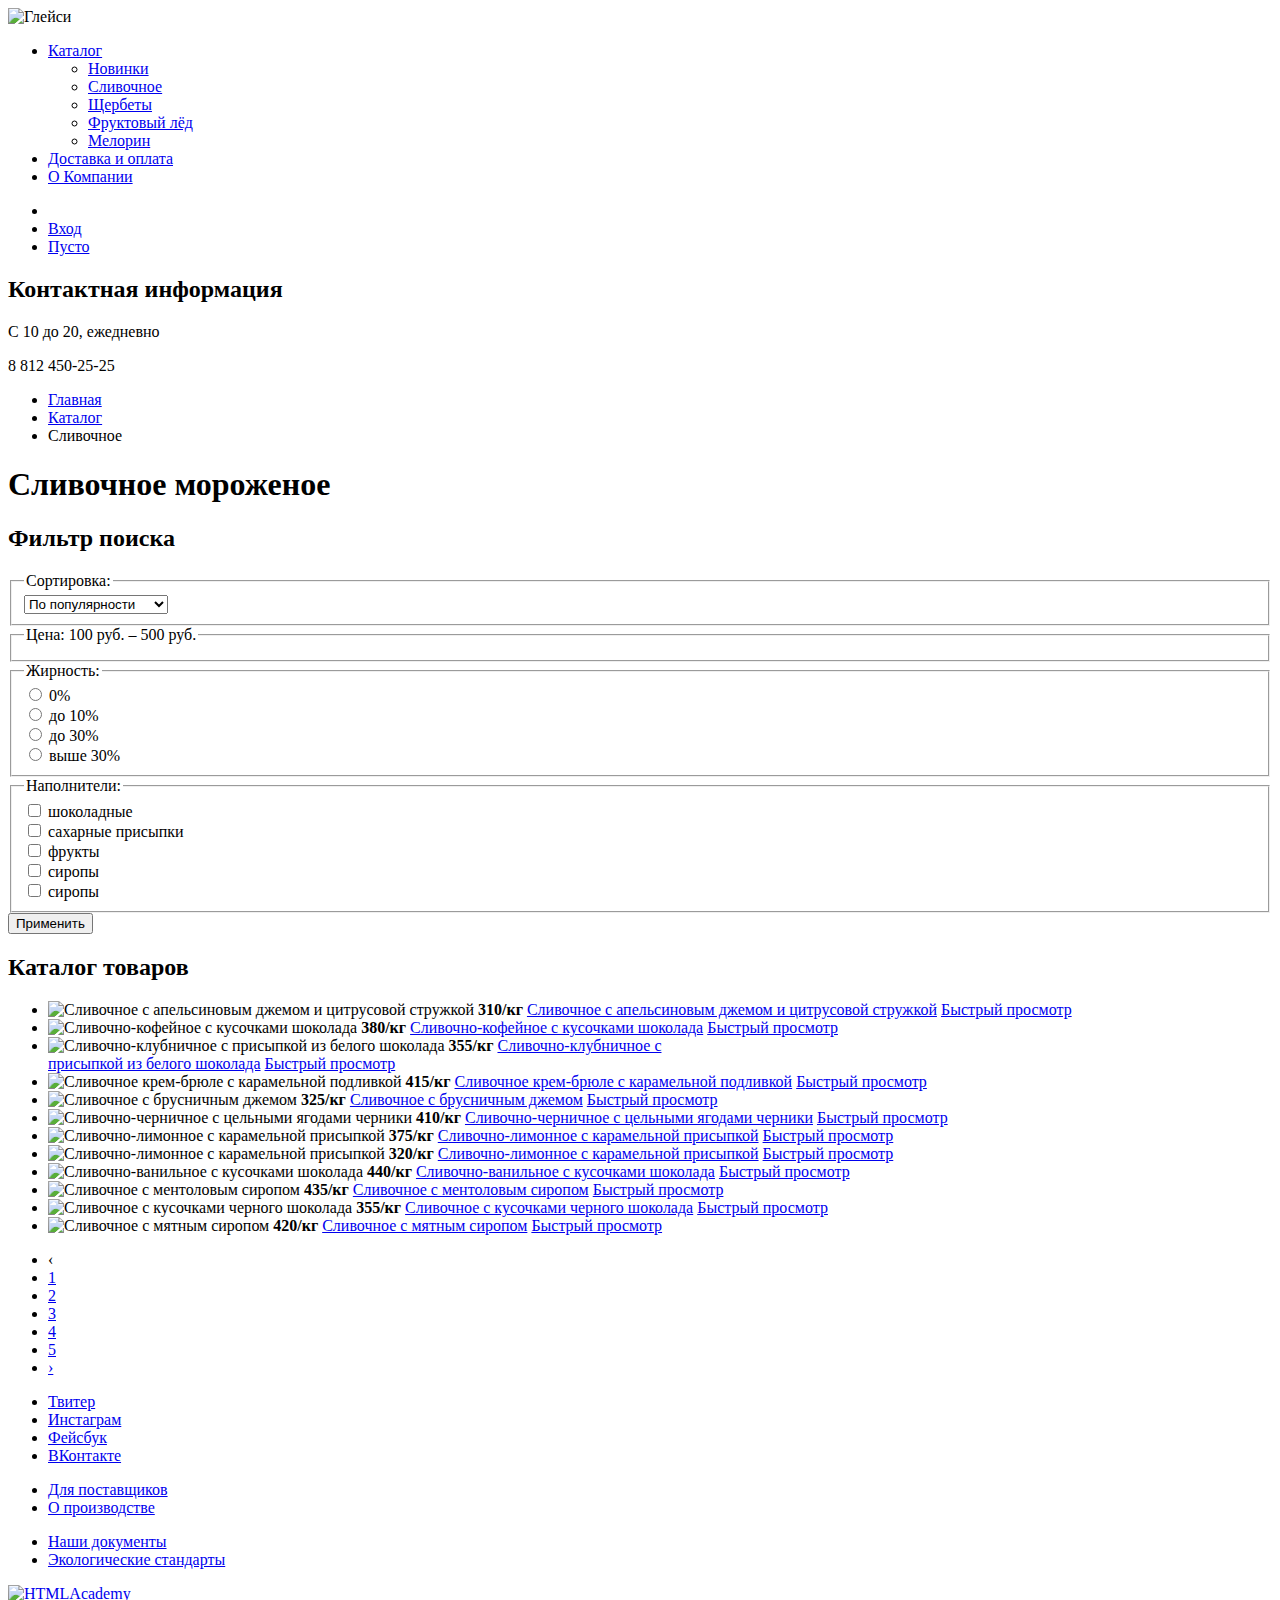
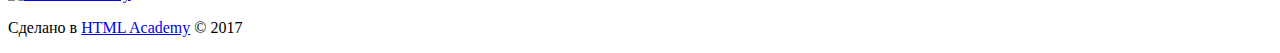
==== catalog.html @ ee2dbc21 "Задание 2. Разметка страницы каталога" ====
<!DOCTYPE html>
<html lang="ru">
  <head>
    <meta charset="utf-8">
    <link href="css/normalize.css" rel="stylesheet">
    <link href="css/style.css" rel="stylesheet">
    <link href="https://fonts.googleapis.com/css?family=Roboto:400,500,700&amp;subset=cyrillic,cyrillic-ext,latin-ext" rel="stylesheet">
    <title>"Глейси" магазин мороженого-Каталог-Сливочное мороженое</title>
  </head>
  <body>
    <div class="page-container">
      <header class="main-header container">
        <nav class="main-nav">
          <div class="header-left">
            <a class="header-logo">
              <img class="header-logo-img" src="img/logo.png" width="154" height="64" alt="Глейси">
            </a>
            <ul class="main-nav-list">
              <li class="main-nav-item">
                <a class="main-nav-link" href="#">Каталог</a>
                <ul class="main-subnav-list">
                  <li class="main-subnav-item">
                    <a class="main-subnav-link" href="#">Новинки</a>
                  </li><li class="main-subnav-item">
                    <a class="main-subnav-link" href="catalog.html">Сливочное</a>
                  </li><li class="main-subnav-item">
                    <a class="main-subnav-link" href="#">Щербеты</a>
                  </li>
                  <li class="main-subnav-item">
                    <a class="main-subnav-link" href="#">Фруктовый лёд</a>
                  </li>
                  <li class="main-subnav-item">
                    <a class="main-subnav-link" href="#">Мелорин</a>
                  </li>
                </ul>
              </li>
              <li class="main-nav-item">
                <a class="main-nav-link" href="#">Доставка и оплата</a>
              </li>
              <li class="main-nav-item">
                <a class="main-nav-link" href="#">О Компании</a>
              </li>
            </ul>
          </div>
          <div class="user-block">
            <ul class="user-block-list">
              <li class="user-block-item">
                <a class="user-block-link user-block-search" href="#"></a>
              </li>
              <li class="user-block-item">
                <a class="user-block-link user-block-enter" href="#">Вход</a>
              </li>
              <li class="user-block-item">
                <a class="user-block-link user-block-bascket" href="#">Пусто</a>
              </li>
            </ul>
            <section class="user-block-info">
              <h2 class="visuallyHidden">Контактная информация</h2>
              <p class="info-shedule">С 10 до 20, ежедневно</p>
              <p class="info-phone">8 812 450-25-25</p>
            </section>
          </div>
        </nav>
      </header>

      <main class="container">
        <ul class="breadcrumbs-list">
          <li class="breadcrumbs-item">
            <a class="breadcrumbs-link" href="index.html">Главная</a>
          </li>
          <li class="breadcrumbs-item">
            <a class="breadcrumbs-link" href="#">Каталог</a>
          </li>
          <li class="breadcrumbs-item">
            Сливочное
          </li>
        </ul>
        <h1 class="page-title">Сливочное мороженое</h1>

          <!--Фильтр поиска-->
        <section class="filters">
          <h2 class="visuallyHidden">Фильтр поиска</h2>
          <form class="filters-form" name="filters" action="https://echo.htmlacademy.ru" method="post" id="filters-id">
            <div class="form-row">
              <fieldset class="filter-set">
                <legend class="filter-set-legend">Сортировка:</legend>
                <div class="filter-field-wrapper">
                  <select class="filter-sort" name="sort" id="sort-id">
                    <option class="sort-option" value="popular">По популярности</option>
                    <option class="sort-option" value="chip">Сначала недорогие</option>
                    <option class="sort-option" value="expensive">Сначала дорогие</option>
                    <option class="sort-option" value="fat">По жирности</option>
                  </select>
                </div>
              </fieldset>
              <fieldset class="fiter-set">
                <legend class="filter-set-legend">Цена: <span class="cost-min">100</span> руб. – <span class="cost-max">500</span> руб.</legend>
                <div class="filter-field-wrapper">
                 <div class="range-line">
                    <div class="bar"></div>
                  </div>
                  <div class="range-toggle toggle-min"></div>
                  <div class="range-toggle toggle-max"></div>
                </div>
              </fieldset>
              <fieldset class="filter-set">
                <legend class="filter-set-legend">Жирность:</legend>
                <div class="filter-field-wrapper">
                  <div class="filter-item-wrapper">
                    <input class="filter-radio" type="radio" name="scale" id="step1-id">
                    <label class="filter-label" for="step1-id">0%</label>
                  </div>
                  <div class="filter-item-wrapper">
                    <input class="filter-radio" type="radio" name="scale" id="step2-id">
                    <label class="filter-label" for="step2-id">до 10%</label>
                  </div>
                  <div class="filter-item-wrapper">
                    <input class="filter-radio" type="radio" name="scale" id="step3-id">
                    <label class="filter-label" for="step3-id">до 30%</label>
                  </div>
                  <div class="filter-item-wrapper">
                    <input class="filter-radio" type="radio" name="scale" id="step4-id">
                    <label class="filter-label" for="step4-id">выше 30%</label>
                  </div>
                </div>
              </fieldset>
            </div>
            <div class="form-row">
              <fieldset class="filter-set">
                <legend class="filter-set-legend">Наполнители:</legend>
                <div class="filter-field-wrapper">
                  <div class="filter-item-wrapper">
                    <input class="filter-checkbox" type="checkbox" name="shoco" id="shoco-id">
                    <label class="filter-label" for="shoco-id">шоколадные</label>
                  </div>
                  <div class="filter-item-wrapper">
                    <input class="filter-checkbox" type="checkbox" name="sugar" id="sugar-id">
                    <label class="filter-label" for="sugar-id">сахарные присыпки</label>
                  </div>
                  <div class="filter-item-wrapper">
                    <input class="filter-checkbox" type="checkbox" name="fruit" id="fruit-id">
                    <label class="filter-label" for="fruit-id">фрукты</label>
                  </div>
                  <div class="filter-item-wrapper">
                    <input class="filter-checkbox" type="checkbox" name="syrup" id="syrup-id">
                    <label class="filter-label" for="syrup-id">сиропы</label>
                  </div>
                  <div class="filter-item-wrapper">
                    <input class="filter-checkbox" type="checkbox" name="jam" id="jam-id">
                    <label class="filter-label" for="jam-id">сиропы</label>
                  </div>
                </div>
              </fieldset>
              <input class="filter-button" type="submit" value="Применить">
            </div>
          </form>
        </section>

            <!--Каталог-->
        <section class="catalog">
          <h2 class="visuallyHidden">Каталог товаров</h2>
          <ul class="catalog-list">
            <li class="catalog-item">
              <img class="catalog-item-img" src="img/ice_hit1.jpg" width="267" height="267" alt="Сливочное с апельсиновым джемом и цитрусовой стружкой">
              <b class="price">310<span>/кг</span></b>
              <a class="catalog-item-link" href="#">Сливочное с апельсиновым джемом и цитрусовой стружкой</a>
              <a class="btn catalog-btn" href="#">Быстрый просмотр</a>
            </li>
            <li class="catalog-item">
              <img class="catalog-item-img" src="img/ice_hit2.jpg" width="267" height="267" alt="Сливочно-кофейное с кусочками шоколада">
              <b class="price">380<span>/кг</span></b>
              <a class="catalog-item-link" href="#">Сливочно-кофейное с кусочками шоколада</a>
              <a class="btn catalog-btn" href="#">Быстрый просмотр</a>
            </li>
            <li class="catalog-item">
              <img class="catalog-item-img" src="img/ice_hit3.jpg" width="267" height="267" alt="Сливочно-клубничное с присыпкой из белого шоколада">
              <b class="price">355<span>/кг</span></b>
              <a class="catalog-item-link" href="#">Сливочно-клубничное с<br>присыпкой из белого шоколада</a>
              <a class="btn catalog-btn" href="#">Быстрый просмотр</a>
            </li>
            <li class="catalog-item">
              <img class="catalog-item-img" src="img/ice_hit4.jpg" width="267" height="267" alt="Сливочное крем-брюле с карамельной подливкой">
              <b class="price">415<span>/кг</span></b>
              <a class="catalog-item-link" href="#">Сливочное крем-брюле с карамельной подливкой</a>
              <a class="btn catalog-btn" href="#">Быстрый просмотр</a>
            </li>
            <li class="catalog-item">
              <img class="catalog-item-img" src="img/ice_5.jpg" width="267" height="267" alt="Сливочное с брусничным джемом">
              <b class="price">325<span>/кг</span></b>
              <a class="catalog-item-link" href="#">Сливочное с брусничным джемом</a>
              <a class="btn catalog-btn" href="#">Быстрый просмотр</a>
            </li>
            <li class="catalog-item">
              <img class="catalog-item-img" src="img/ice_6.jpg" width="267" height="267" alt="Сливочно-черничное с цельными ягодами черники ">
              <b class="price">410<span>/кг</span></b>
              <a class="catalog-item-link" href="#">Сливочно-черничное с цельными ягодами черники</a>
              <a class="btn catalog-btn" href="#">Быстрый просмотр</a>
            </li>
            <li class="catalog-item">
              <img class="catalog-item-img" src="img/ice_7.jpg" width="267" height="267" alt="Сливочно-лимонное с карамельной присыпкой">
              <b class="price">375<span>/кг</span></b>
              <a class="catalog-item-link" href="#">Сливочно-лимонное с карамельной присыпкой</a>
              <a class="btn catalog-btn" href="#">Быстрый просмотр</a>
            </li>
            <li class="catalog-item">
              <img class="catalog-item-img" src="img/ice_8.jpg" width="267" height="267" alt="Сливочно-лимонное с карамельной присыпкой">
              <b class="price">320<span>/кг</span></b>
              <a class="catalog-item-link" href="#">Сливочно-лимонное с карамельной присыпкой</a>
              <a class="btn catalog-btn" href="#">Быстрый просмотр</a>
            </li>
            <li class="catalog-item">
              <img class="catalog-item-img" src="img/ice_9.jpg" width="267" height="267" alt="Сливочно-ванильное с кусочками шоколада">
              <b class="price">440<span>/кг</span></b>
              <a class="catalog-item-link" href="#">Сливочно-ванильное с кусочками шоколада</a>
              <a class="btn catalog-btn" href="#">Быстрый просмотр</a>
            </li>
            <li class="catalog-item">
              <img class="catalog-item-img" src="img/ice_10.jpg" width="267" height="267" alt="Сливочноe с ментоловым сиропом">
              <b class="price">435<span>/кг</span></b>
              <a class="catalog-item-link" href="#">Сливочноe с ментоловым сиропом</a>
              <a class="btn catalog-btn" href="#">Быстрый просмотр</a>
            </li>
            <li class="catalog-item">
              <img class="catalog-item-img" src="img/ice_11.jpg" width="267" height="267" alt="Сливочное с кусочками черного шоколада">
              <b class="price">355<span>/кг</span></b>
              <a class="catalog-item-link" href="#">Сливочное с кусочками черного шоколада</a>
              <a class="btn catalog-btn" href="#">Быстрый просмотр</a>
            </li>
            <li class="catalog-item">
              <img class="catalog-item-img" src="img/ice_12.jpg" width="267" height="267" alt="Сливочное с мятным сиропом">
              <b class="price">420<span>/кг</span></b>
              <a class="catalog-item-link" href="#">Сливочное с мятным сиропом</a>
              <a class="btn catalog-btn" href="#">Быстрый просмотр</a>
            </li>
          </ul>
          <ul class="paginator">
            <li class="paginator-item">&lsaquo;</li>
            <li class="paginator-item"><a class="paginator-link active" href="#">1</a></li>
            <li class="paginator-item"><a class="paginator-link" href="#">2</a></li>
            <li class="paginator-item"><a class="paginator-link" href="#">3</a></li>
            <li class="paginator-item"><a class="paginator-link" href="#">4</a></li>
            <li class="paginator-item"><a class="paginator-link" href="#">5</a></li>
            <li class="paginator-item"><a class="paginator-link" href="#">&rsaquo;</a></li>
            </li>
          </ul>
        </section>
      </main>
      <!--Подвал-->
      <footer class="main-footer">
        <div class="container">
          <ul class="footer-social">
            <li class="social-item">
              <a class="social-link" href="#" title="Мы в твиттере">Твитер</a>
            </li>
            <li class="social-item">
              <a class="social-link" href="#" title="Мы в инстаграмм">Инстаграм</a>
            </li>
            <li class="social-item">
              <a class="social-link" href="#" title="Мы в фейсбук">Фейсбук</a>
            </li>
            <li class="social-item">
              <a class="social-link" href="#" title="Мы в контакте">ВКонтакте</a>
            </li>
          </ul>
          <div class="footer-menu">
            <ul class="footer-menu-list">
              <li class="footer-menu-item">
                <a class="footer-menu-link" href="#">Для поставщиков</a>
              </li>
              <li class="footer-menu-item">
                <a class="footer-menu-link" href="#">О производстве</a>
              </li>
            </ul>
            <ul class="footer-menu-list">
              <li class="footer-menu-item">
                <a class="footer-menu-link" href="#">Наши документы</a>
              </li>
              <li class="footer-menu-item">
                <a class="footer-menu-link" href="#">Экологические стандарты</a>
              </li>
            </ul>
          </div>
          <div class="footer-copyright">
            <a class="copyright-link" href="https://htmlacademy.ru/intensive/htmlcss"><img class="copyright-img" src="img/academy_logo.png" width="108" height="38" alt="HTMLAcademy"></a>
            <p class="copyright-text">Сделано в <a href="https://htmlacademy.ru/">HTML Academy</a> © 2017</p>
          </div>
        </div>
      </footer>
    </div>
  </body>
</html>
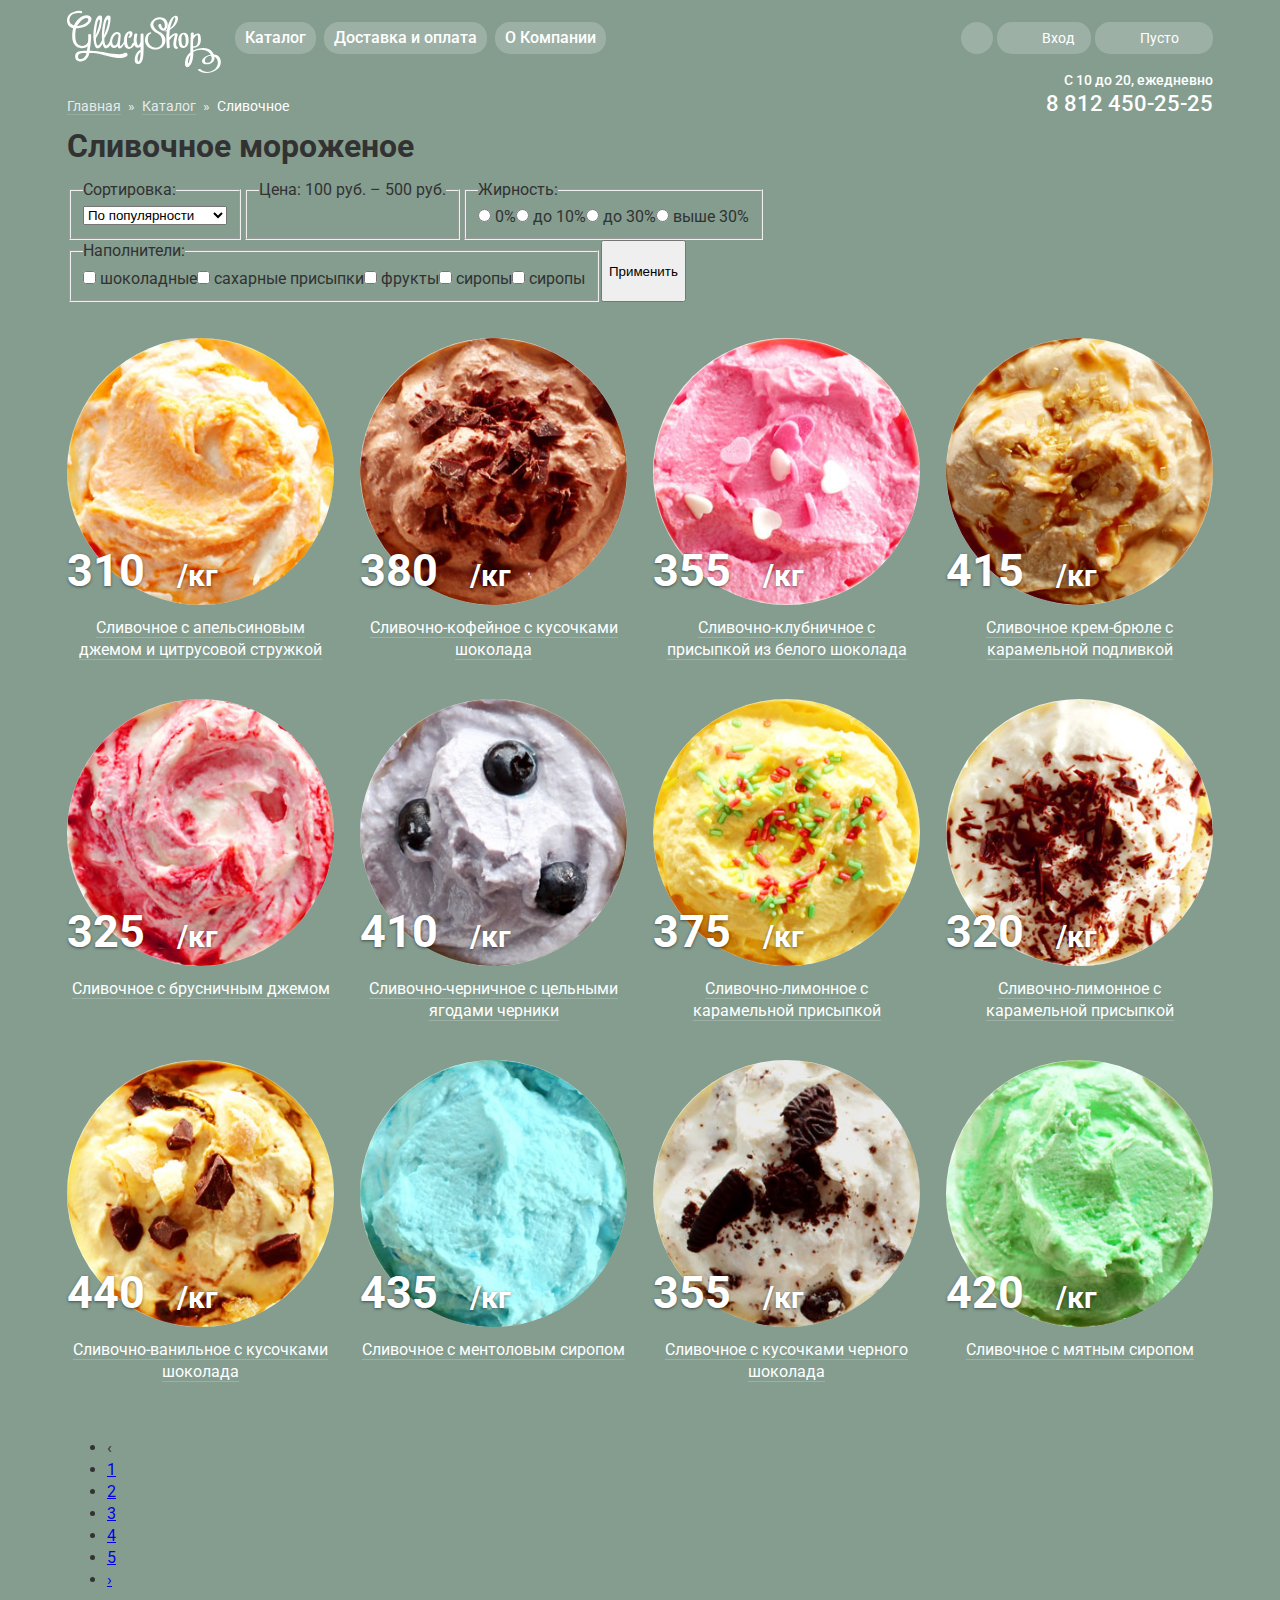
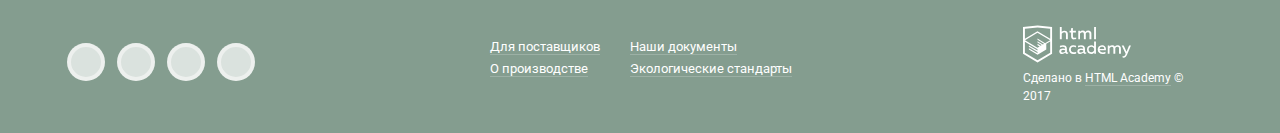
==== commit 6632606f: "Задание 3. Исправила разметку с учетом доступности" ====
--- a/catalog.html
+++ b/catalog.html
@@ -13,7 +13,7 @@
         <nav class="main-nav">
           <div class="header-left">
             <a class="header-logo">
-              <img class="header-logo-img" src="img/logo.png" width="154" height="64" alt="Глейси">
+              <img class="header-logo-img" src="img/logo.svg" width="154" height="64" alt="Глейси">
             </a>
             <ul class="main-nav-list">
               <li class="main-nav-item">
@@ -281,7 +281,7 @@
             </ul>
           </div>
           <div class="footer-copyright">
-            <a class="copyright-link" href="https://htmlacademy.ru/intensive/htmlcss"><img class="copyright-img" src="img/academy_logo.png" width="108" height="38" alt="HTMLAcademy"></a>
+            <a class="copyright-link" href="https://htmlacademy.ru/intensive/htmlcss"><img class="copyright-img" src="img/logo-htmlacademy.svg" width="108" height="38" alt="HTMLAcademy"></a>
             <p class="copyright-text">Сделано в <a href="https://htmlacademy.ru/">HTML Academy</a> © 2017</p>
           </div>
         </div>
--- a/css/style.css
+++ b/css/style.css
@@ -0,0 +1,747 @@
+body {
+  margin: 0;
+  font-size: 16px;
+  font-style: normal;
+  line-height: 22px;
+  font-family: "Roboto", "Arial", sans-serif;
+  color: #323232;
+  background-color: #939393;
+}
+
+.visuallyHidden {
+  position: absolute;
+  overflow: hidden;
+  clip: rect(0 0 0 0);
+  height: 1px;
+  width: 1px;
+  margin: -1px;
+  padding: 0;
+  border: 0;
+}
+
+body>input[type="radio"] {
+  display: none;
+}
+
+.page-container {
+  min-width: 1200px;
+  background-color: #849d8f;
+  transition: background-image 0.5s ease, background-color 0.5s ease;
+}
+
+#btn-1:checked ~ .page-container {
+  background: url(../img/slide1.png) no-repeat;
+  background-position: top center;
+  background-color: #849d8f;
+}
+
+#btn-2:checked ~ .page-container {
+  background: url(../img/slide2.png) no-repeat;
+  background-position: top center;
+  background-color: #8996a6;
+}
+
+#btn-3:checked ~ .page-container {
+  background: url(../img/slide3.png) no-repeat;
+  background-position: top center;
+  background-color: #9d8b84;
+}
+
+.container {
+  width: 1146px;
+  margin: 0 auto;
+}
+
+/*----Шапка-----*/
+
+.main-header {
+  padding-top: 10px;
+  padding-bottom: 12px;
+}
+
+.header-left {
+  display: flex;
+}
+
+.header-logo {
+  margin-right: 10px;
+}
+
+.main-nav {
+  display: flex;
+  justify-content: space-between;
+  padding: 0;
+}
+
+.main-nav-list {
+    display: flex;
+    justify-content: space-between;
+    align-items: flex-start;
+    margin: 0;
+    padding: 12px 0;
+    list-style: none;
+}
+
+.main-nav-item {
+  margin: 0 4px;
+  background-color: rgba(255,255,255,0.2);
+  border-radius: 15px;
+}
+
+.main-nav-link {
+  display: block;
+  padding: 7px 10px;
+  font-size: 16px;
+  font-weight: 500;
+  line-height: 18px;
+  color: #ffffff;
+  text-decoration: none;
+}
+
+.main-subnav-list {
+  display: none;
+}
+
+.user-block {
+  padding-top: 12px;
+}
+
+.user-block-list {
+  display: flex;
+  margin: 0;
+  padding: 0;
+  list-style: none;
+}
+
+.user-block-link {
+  display: inline-block;
+  vertical-align: top;
+  box-sizing: border-box;
+  margin-left: 4px;
+  font-size: 14px;
+  line-height: 16px;
+  color: #ffffff;
+  text-decoration: none;
+  background-color: rgba(255,255,255,0.2);
+  border-radius: 15px;
+
+}
+
+.user-block-search {
+  height: 32px;
+  width: 32px;
+  border-radius: 50%;
+}
+
+.user-block-enter {
+  width: 94px;
+  padding: 8px 0;
+  padding-left: 45px;
+}
+
+.user-block-bascket {
+  width: 118px;
+  padding: 8px 0;
+  padding-left: 45px;
+}
+
+.user-block-info {
+  text-align: right;
+  margin-top: 18px;
+}
+
+.info-shedule,
+.info-phone {
+  margin: 0;
+  margin-bottom: 4px;
+  font-size: 14px;
+  line-height: 16px;
+  font-weight: 500;
+  color: #ffffff;
+}
+
+.info-phone {
+  font-size: 22px;
+  line-height: 24px;
+}
+
+/*----Слайдер-----*/
+
+.back-controls {
+  position: absolute;
+  bottom: 18px;
+}
+
+.back-controls label {
+  display: inline-block;
+  width: 16px;
+  height: 16px;
+  margin: 0 3px;
+  border: 2px solid #ffffff;
+  border-radius: 50%;
+  background-color: transparent;
+  cursor: pointer;
+}
+
+#btn-1:checked ~ .page-container label[for="btn-1"],
+#btn-2:checked ~ .page-container label[for="btn-2"],
+#btn-3:checked ~ .page-container label[for="btn-3"]  {
+  background-color: #ffffff;
+}
+
+.slider {
+  position: relative;
+  margin: 0;
+  margin-bottom: 40px;
+  padding: 0;
+  padding-top: 260px;
+  list-style: none;
+}
+
+.slide {
+  display: none;
+}
+
+#btn-1:checked~.page-container .slide:nth-child(1) {
+    display: block;
+  }
+
+#btn-2:checked~.page-container .slide:nth-child(2) {
+    display: block;
+}
+#btn-3:checked~.page-container .slide:nth-child(3) {
+    display: block;
+}
+
+.slide-header {
+  width: 680px;
+  margin: 0 auto;
+  margin-bottom: 30px;
+  font-size: 60px;
+  line-height: 60px;
+  font-weight: 700;
+  text-align: center;
+  color: #ffffff;
+}
+
+.btn {
+  display: block;
+  width: 260px;
+  margin: 0 auto;
+  padding: 10px;
+  font-size: 18px;
+  line-height: 24px;
+  font-weight: 700;
+  color: #ffffff;
+  text-align: center;
+  text-decoration: none;
+  border-radius: 40px;
+  background-image: linear-gradient(0deg, #e74a35, #f26843);
+  box-shadow: 0 2px 2px 0 rgba(172,16,0,0.64);
+}
+
+.slide-btn {
+  font-size: 32px;
+  line-height: 44px;
+  text-shadow: 2px 2px 5px rgba(160,32,11,0.76);
+}
+
+/*-----Баннеры----*/
+.banners {
+  margin-bottom: 40px;
+}
+
+.banners-list {
+  display: flex;
+  justify-content: space-between;
+  margin: 0;
+  padding: 0;
+  list-style: none;
+}
+
+.banner-item {
+  width: 520px;
+  min-height: 198px;
+  padding: 16px 20px;
+  border-radius: 15px;
+  color: #ffffff;
+}
+
+.banner-1 {
+  background-image: url(../img/malinka.jpg);
+  background-repeat: no-repeat;
+}
+
+.banner-2 {
+  background-image: url(../img/shoco.jpg);
+  background-repeat: no-repeat;
+}
+
+.banner-promo {
+  display: block;
+  margin-bottom: 16px;
+  font-size: 35px;
+  line-height: 41px;
+  font-weight: 700;
+}
+
+.banner-offer {
+  margin: 0;
+  font-size: 18px;
+  line-height: 22px;
+  font-weight: 500;
+}
+
+.banner-btn {
+  margin: 0 0 auto auto;
+  margin-top: 44px;
+}
+
+.banner-1 .banner-btn {
+  width: 146px;
+}
+
+.banner-2 .banner-btn {
+  width: 170px;
+}
+
+/*----Каталог Хит----*/
+
+.catalog-list {
+  display: flex;
+  flex-wrap: wrap;
+  justify-content: space-between;
+  margin: 0;
+  padding: 0;
+  list-style: none;
+}
+
+.catalog-item {
+  position: relative;
+  margin-bottom: 38px;
+  width: 267px;
+  text-align: center;
+}
+
+.catalog-item:hover {
+  z-index: 50;
+}
+
+.catalog-item:hover::after {
+  position: absolute;
+  top: -6px;
+  left: -12px;
+  width: 293px;
+  min-height: 405px;
+  content: "";
+  display: block;
+  border-radius: 5px;
+  background-color: rgba(255, 255, 255, 0.2);
+  box-shadow: 0 20px 20px rgba(0, 0, 0, 0.4);
+}
+
+.catalog-item-img {
+  position: relative;
+  width: 267px;
+  height: 267px;
+  margin-bottom: 6px;
+  border-radius: 50%;
+}
+
+.hits .catalog-item::before {
+  position: absolute;
+  top: 0px;
+  content: "";
+  width: 61px;
+  height: 61px;
+  background-image: url(../img/hit.png);
+  background-repeat: no-repeat;
+  border-radius: 50%;
+  z-index: 100;
+}
+
+.price {
+  position: absolute;
+  bottom: 63px;
+  display: block;
+  font-size: 45px;
+  line-height: 45px;
+  font-weight: 700;
+  color: #ffffff;
+  text-shadow: 0 1px 3px rgba(0,0,0,0.5);
+}
+
+.price span {
+  display: inline-block;
+  padding-left: 32px;
+  font-size: 30px;
+  line-height: 45px;
+
+}
+
+.catalog-item-link {
+  font-size: 16px;
+  line-height: 22px;
+  text-align: center;
+  color: #ffffff;
+  text-align: center;
+  text-decoration: none;
+  border-bottom: 1px solid rgba(255, 255, 255, 0.2);
+}
+
+.catalog-item:hover .catalog-item-link {
+  border-bottom: none;
+}
+
+.catalog-btn {
+  position: absolute;
+  bottom: -54px;
+  left: 50%;
+  transform: translateX(-50%);
+  width: 192px;
+  z-index: 50;
+  display: none;
+}
+
+.catalog-item:hover .catalog-btn {
+  display: block;
+}
+
+/*----Промо----*/
+.features {
+  margin-bottom: 40px;
+}
+
+.features-wrapper {
+  min-height: 246px;
+  padding: 25px 20px;
+  background-image: url(../img/wafer.jpg);
+  background-repeat: repeat;
+  border-radius: 20px;
+}
+
+.features-header {
+  margin: 0;
+  font-size: 24px;
+  line-height: 30px;
+  font-weight: 500;
+}
+
+.features-list {
+  display: flex;
+  justify-content: space-between;
+  flex-wrap: wrap;
+  margin: 0;
+  padding: 0;
+  list-style: none;
+}
+
+.features-list-item {
+  width: 486px;
+  margin-top: 22px;
+  padding-left: 56px;
+}
+
+/*----Новости блога----*/
+.news {
+  display: flex;
+  justify-content: space-between;
+  margin-bottom: 40px;
+}
+
+.news-blog,
+.news-subscribe {
+  width: 560px;
+  height: 220px;
+  box-sizing: border-box;
+  border-radius: 20px;
+}
+
+.news-blog {
+  padding: 22px 20px;
+  background-image: url(../img/strawberry.jpg);
+  background-repeat: no-repeat;
+}
+
+.blog-title {
+  margin: 0;
+  margin-bottom: 4px;
+  font-size: inherit;
+  font-weight: 500;
+}
+
+.blog-link {
+  display: block;
+  width: 290px;
+  font-size: 24px;
+  line-height: 30px;
+  font-weight: 700;
+  color: #323232;
+}
+
+.news-subscribe {
+  padding: 5px 5px;
+  background: url(../img/post.png) repeat #f8f7f4;
+}
+
+.subscribe-form {
+  width: 550px;
+  height: 210px;
+  box-sizing: border-box;
+  padding: 28px 20px;
+  border-radius: 20px;
+  background-color: #f8f7f4;
+}
+
+.subscribe-intro {
+  margin: 0;
+  margin-bottom: 36px;
+  color: #5a5a5a;
+}
+
+.subscribe-field {
+  width: 368px;
+  box-sizing: border-box;
+  padding: 10px;
+  font-family: "Roboto","Arial", sans-serif;
+  font-size: 16px;
+  line-height: 16px;
+  font-weight: 700;
+  color: #323232;
+  border: 1px solid rgba(178,178,178,0.52);
+  border-radius: 5px;
+}
+
+.subscribe-field::-webkit-input-placeholder {
+  font-weight: normal;
+  color:#999999;
+}
+
+.subscribe-field:-ms-input-placeholder {
+  font-weight: normal;
+  color:#999999;
+  opacity: 1;
+}
+
+.subscribe-field:-moz-placeholder {
+  font-weight: normal;
+  color:#999999;
+  opacity: 1;
+}
+
+.subscribe-btn {
+  display: inline-block;
+  vertical-align: middle;
+  width: 128px;
+  margin-left: 8px;
+  font-family: "Roboto","Arial", sans-serif;
+  border: 0;
+}
+
+/*----Контакты----*/
+.map {
+  height: 430px;
+  background-image: url("../img/map.jpg");
+  background-repeat: no-repeat;
+  background-position: center;
+  background-size: contain;
+}
+
+.map .container {
+  position: relative;
+}
+
+.contacts {
+  position: absolute;
+  top: 0;
+  right:0;
+  width: 302px;
+  min-height: 305px;
+  box-sizing: border-box;
+  margin: 62px 0;
+  padding: 28px 26px;
+  border-radius: 20px;
+  background-color: #ffffff;
+  z-index: 10000;
+}
+
+.contacts-list {
+  margin: 0;
+  margin-bottom: 24px;
+  padding: 0;
+  list-style: none;
+}
+
+.contact-item {
+  margin-bottom: 16px;
+}
+
+.contacts-content {
+  display: block;
+  margin-bottom: 18px;
+  font-size: 18px;
+  line-height: 24px;
+  font-weight: 700;
+  color: #323232;
+}
+
+.phone {
+  line-height: 22px;
+}
+
+.contacts-content:last-of-type {
+  margin-bottom: 2px;
+}
+
+.contacts-caption {
+  margin: 0;
+  margin-bottom: 4px;
+  font-size: 14px;
+  line-height: 20px;
+}
+
+.note {
+  line-height: 22px;
+}
+
+.btn-contact {
+  width: 230px;
+}
+
+/*----Подвал----*/
+.main-footer {
+  padding-top: 18px;
+  padding-bottom: 28px;
+}
+
+.main-footer .container {
+  display: flex;
+  justify-content: space-between;
+}
+
+.footer-social {
+  display: flex;
+  width: 200px;
+  margin: 0;
+  padding: 18px 0;
+  list-style: none;
+}
+
+.social-link {
+  position: relative;
+  display: inline-block;
+  width: 30px;
+  height: 30px;
+  margin: 0;
+  margin-right: 12px;
+  font-size: 0;
+  background-color: rgba(255,255,255,0.7);
+  border-radius: 50%;
+  border: 4px solid rgba(255,255,255,0.5);
+  vertical-align: top;
+  text-decoration: none;
+}
+
+.social-link:hover {
+  border: 4px solid rgba(255,255,255,0.7);
+}
+
+.social-link:active {
+  border: 4px solid rgba(255,255,255,0.7);
+  box-shadow: inset 0 2px 2px 0 #888888;
+}
+
+.footer-menu-link,
+.copyright-text,
+.copyright-text a {
+  font-size: 13px;
+  line-height: 18px;
+  color: #ffffff;
+}
+
+.copyright-text,
+.copyright-text a {
+  font-size: 12px;
+}
+
+.footer-menu-link,
+.copyright-text a {
+  text-decoration: none;
+  border-bottom: 1px solid rgba(255, 255, 255, 0.2);
+}
+
+.footer-menu {
+  display: flex;
+  width: 370px;
+  padding-top: 10px;
+}
+
+.footer-menu-list {
+  margin: 0;
+  padding: 0;
+  list-style: none;
+}
+
+.footer-menu-item {
+  padding-left: 30px;
+}
+
+.footer-copyright {
+  width: 190px;
+}
+
+.copyright-text {
+  margin: 0;
+}
+
+/*----Каталог----*/
+
+.breadcrumbs-list {
+  display: flex;
+  margin: 0;
+  margin-top: -34px;
+  padding: 0;
+  list-style: none;
+}
+
+.breadcrumbs-item {
+  position: relative;
+  padding-right: 21px;
+  font-size: 14px;
+  line-height: 16px;
+  color: #ffffff;
+}
+
+.breadcrumbs-item::after {
+  position: absolute;
+  content: "»";
+  right: 7px;
+  top: 0;
+  color: #ffffff;
+  opacity: .8;
+}
+
+.breadcrumbs-item:last-child::after {
+  visibility: hidden;
+}
+
+.breadcrumbs-link {
+  position: relative;
+  color: #ffffff;
+  opacity: .8;
+  text-decoration: none;
+  border-bottom: 1px solid rgba(255, 255, 255, 0.2);
+}
+
+/*----Фильтр----*/
+.filters {
+  margin-bottom: 36px;
+}
+
+.filters-form .form-row {
+  display: flex;
+}
+
+.filter-set .filter-field-wrapper {
+  display: flex;
+}
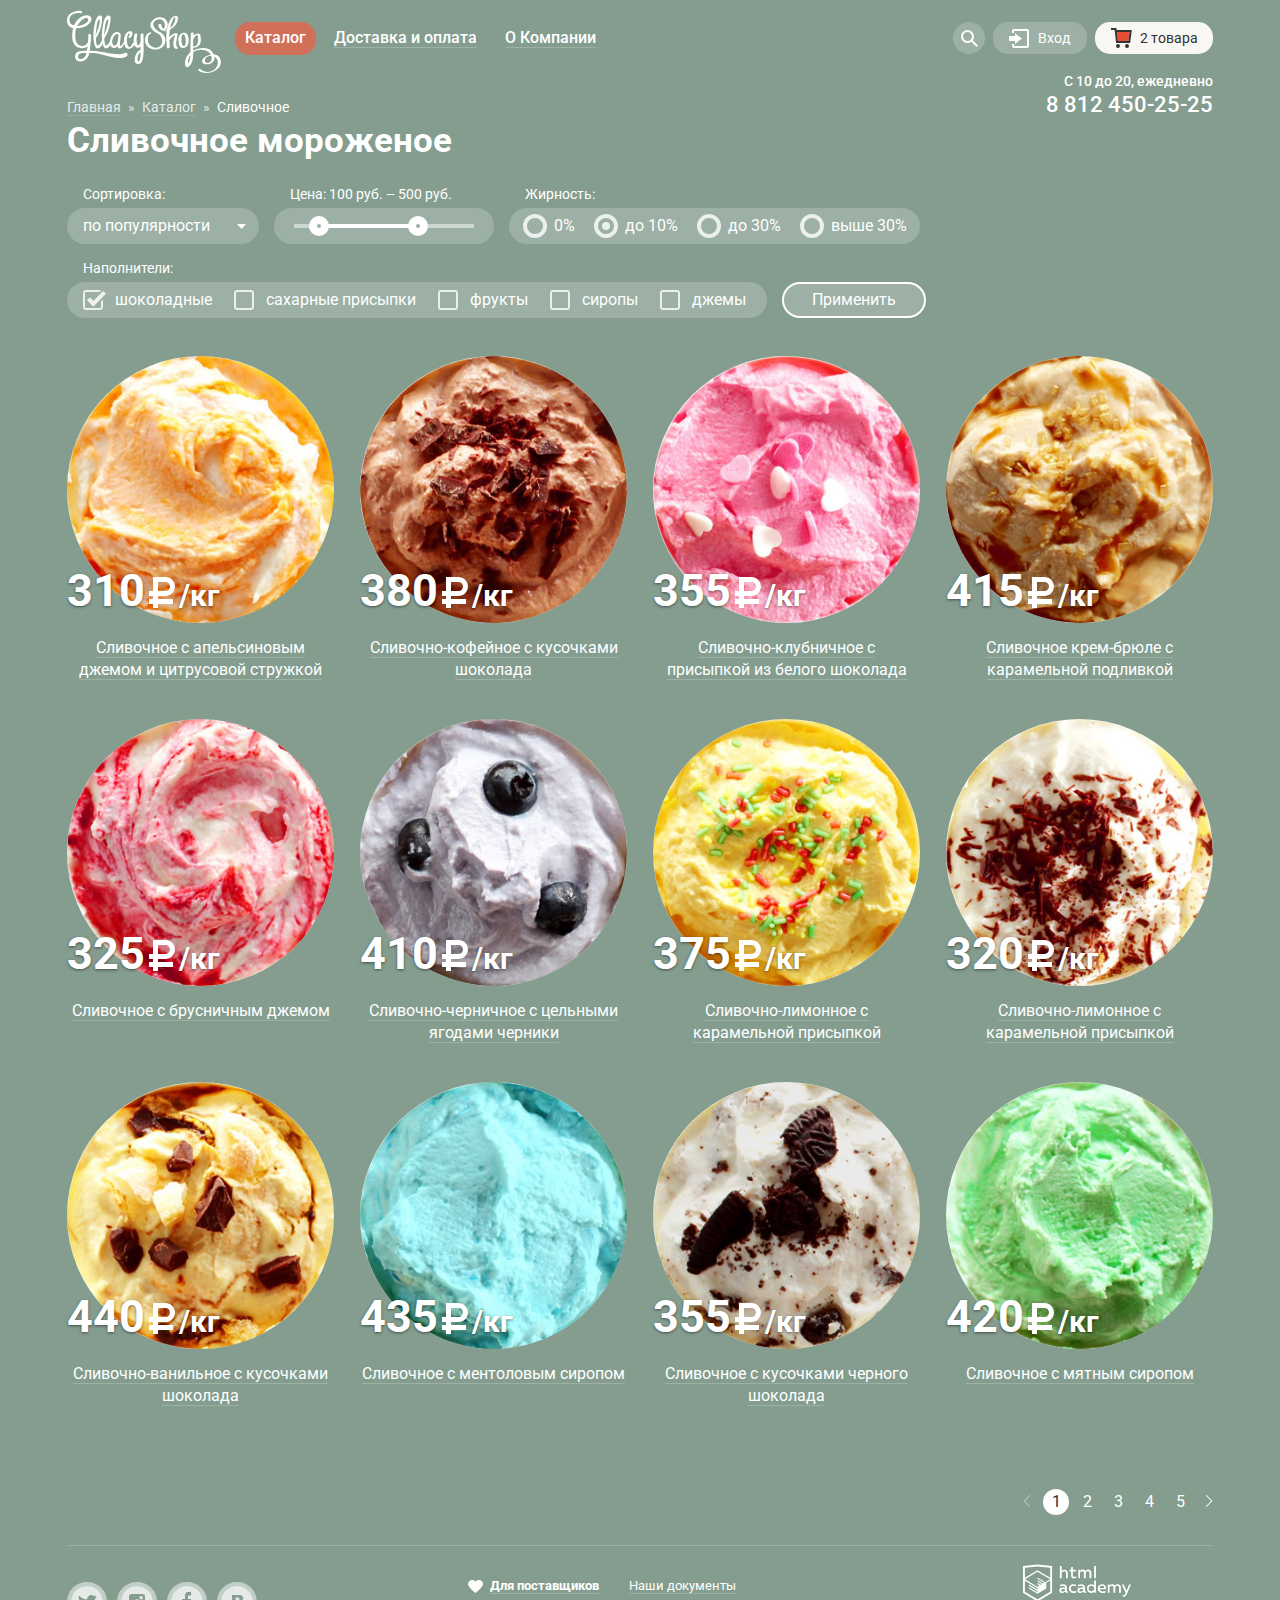
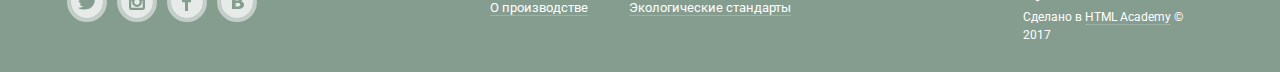
==== commit bf776e83: "Задание 5. Выполнила стилизацию проекта" ====
--- a/catalog.html
+++ b/catalog.html
@@ -7,23 +7,25 @@
     <link href="https://fonts.googleapis.com/css?family=Roboto:400,500,700&amp;subset=cyrillic,cyrillic-ext,latin-ext" rel="stylesheet">
     <title>"Глейси" магазин мороженого-Каталог-Сливочное мороженое</title>
   </head>
-  <body>
+  <body class="inner-page">
     <div class="page-container">
       <header class="main-header container">
         <nav class="main-nav">
           <div class="header-left">
-            <a class="header-logo">
+            <a class="header-logo" href="index.html">
               <img class="header-logo-img" src="img/logo.svg" width="154" height="64" alt="Глейси">
             </a>
             <ul class="main-nav-list">
               <li class="main-nav-item">
-                <a class="main-nav-link" href="#">Каталог</a>
+                <a class="main-nav-link active" href="#">Каталог</a>
                 <ul class="main-subnav-list">
                   <li class="main-subnav-item">
-                    <a class="main-subnav-link" href="#">Новинки</a>
-                  </li><li class="main-subnav-item">
-                    <a class="main-subnav-link" href="catalog.html">Сливочное</a>
-                  </li><li class="main-subnav-item">
+                    <a class="main-subnav-link first-link" href="#">Новинки</a>
+                  </li>
+                  <li class="main-subnav-item">
+                    <a class="main-subnav-link active">Сливочное</a>
+                  </li>
+                  <li class="main-subnav-item">
                     <a class="main-subnav-link" href="#">Щербеты</a>
                   </li>
                   <li class="main-subnav-item">
@@ -44,18 +46,81 @@
           </div>
           <div class="user-block">
             <ul class="user-block-list">
-              <li class="user-block-item">
-                <a class="user-block-link user-block-search" href="#"></a>
-              </li>
-              <li class="user-block-item">
-                <a class="user-block-link user-block-enter" href="#">Вход</a>
-              </li>
-              <li class="user-block-item">
-                <a class="user-block-link user-block-bascket" href="#">Пусто</a>
+              <li class="user-block-item search">
+                <a class="user-block-link link-search" href="#">Поиск</a>
+                <div class="modal-wrapper">
+                  <h3 class="visuallyHidden">Форма поиска</h3>
+                    <form class="modal search-form" action="https://echo.htmlacademy.ru" method="post">
+                      <p class="form-row">
+                        <input class="input-field" type="search" name="search" id="search-id" placeholder="Что ищем?">
+                        <label for="search-id">Что ищем?</label>
+                      </p>
+                    </form>
+                </div>
+              </li>
+              <li class="user-block-item enter">
+                <a class="user-block-link link-enter" href="#">Вход</a>
+                <div class="modal-wrapper">
+                  <h3 class="visuallyHidden">Форма входа</h3>
+                  <form class="modal enter-form" action="https://echo.htmlacademy.ru" method="post">
+                    <p class="form-row">
+                      <input class="input-field" type="email" name="enter-email" id="enter-email-id" placeholder="Электронная почта">
+                      <label for="enter-email-id">Электронная почта</label>
+                    </p>
+                    <p class="form-row">
+                      <input class="input-field" type="password" name="enter-password" id="enter-password-id" placeholder="Пароль">
+                      <label for="enter-password-id">Пароль</label>
+                    </p>
+                    <div class="enter-control-wrapper">
+                      <p class="enter-info">
+                        <a class="info-link" href="#">Забыли пароль?</a>
+                        <a class="info-link" href="#">Новая регистрация</a>
+                      </p>
+                      <input class="btn enter-btn" type="submit" value="Войти">
+                    </div>
+                  </form>
+                </div>
+              </li>
+              <li class="user-block-item bascket">
+                <a class="user-block-link user-block-bascket full" href="#" aria-label="Корзина">2 товара</a>
+                <div class="modal-wrapper">
+                  <h3 class="visuallyHidden">Корзина</h3>
+                  <div class="modal bascket-table">
+                    <table class="bascket-items">
+                      <tr class="bascket-item">
+                        <td class="item-delete">
+                          <button class="item-delete-button" type="button" value="Удалить">Удалить</button>
+                        </td>
+                        <td class="item-preview">
+                          <img class="item-preview-img" src="img/ice_hit3.jpg" width="35" height="35" alt="Пломбир с апельсиновым джемом">
+                        </td>
+                        <td class="item-title">Пломбир с апельсиновым джемом</td>
+                        <td class="item-count">1,5кг x <span>200р.</span></td>
+                        <td class="item-total">300р.</td>
+                      </tr>
+                      <tr class="bascket-item">
+                        <td class="item-delete">
+                          <button class="item-delete-button" type="button" value="Удалить">Удалить</button>
+                        </td>
+                        <td class="item-preview">
+                          <img class="item-preview-img" src="img/ice_hit1.jpg" width="35" height="35" alt="Пломбир с апельсиновым джемом">
+                        </td>
+                        <td class="item-title">Клубничный пломбир с присыпкой из белого шоколада</td>
+                        <td class="item-count">1,5кг x <span>300р.</span></td>
+                        <td class="item-total">450р.</td>
+                      </tr>
+                    </table>
+                    <p class="bascket-total">Итого: 750руб.</p>
+                    <div class="bascket-btn-wrapper">
+                      <button class="btn bascket-btn" type="submit" value="Оформить заказ">Оформить заказ</button>
+                    </div>
+                  </div>
+
+                </div>
               </li>
             </ul>
             <section class="user-block-info">
-              <h2 class="visuallyHidden">Контактная информация</h2>
+              <h3 class="visuallyHidden">Контактная информация</h3>
               <p class="info-shedule">С 10 до 20, ежедневно</p>
               <p class="info-phone">8 812 450-25-25</p>
             </section>
@@ -82,73 +147,55 @@
           <h2 class="visuallyHidden">Фильтр поиска</h2>
           <form class="filters-form" name="filters" action="https://echo.htmlacademy.ru" method="post" id="filters-id">
             <div class="form-row">
-              <fieldset class="filter-set">
+              <fieldset class="filter-set sort">
                 <legend class="filter-set-legend">Сортировка:</legend>
                 <div class="filter-field-wrapper">
                   <select class="filter-sort" name="sort" id="sort-id">
-                    <option class="sort-option" value="popular">По популярности</option>
-                    <option class="sort-option" value="chip">Сначала недорогие</option>
-                    <option class="sort-option" value="expensive">Сначала дорогие</option>
-                    <option class="sort-option" value="fat">По жирности</option>
+                    <option class="sort-option" value="popular">по популярности</option>
+                    <option class="sort-option" value="chip">сначала недорогие</option>
+                    <option class="sort-option" value="expensive">сначала дорогие</option>
+                    <option class="sort-option" value="fat">по жирности</option>
                   </select>
                 </div>
               </fieldset>
-              <fieldset class="fiter-set">
+              <fieldset class="filter-set cost">
                 <legend class="filter-set-legend">Цена: <span class="cost-min">100</span> руб. – <span class="cost-max">500</span> руб.</legend>
                 <div class="filter-field-wrapper">
                  <div class="range-line">
                     <div class="bar"></div>
                   </div>
-                  <div class="range-toggle toggle-min"></div>
-                  <div class="range-toggle toggle-max"></div>
+                  <div class="range-toggle toggle-min" tabindex="0"></div>
+                  <div class="range-toggle toggle-max" tabindex="0"></div>
                 </div>
               </fieldset>
-              <fieldset class="filter-set">
+              <fieldset class="filter-set  fat">
                 <legend class="filter-set-legend">Жирность:</legend>
                 <div class="filter-field-wrapper">
-                  <div class="filter-item-wrapper">
-                    <input class="filter-radio" type="radio" name="scale" id="step1-id">
-                    <label class="filter-label" for="step1-id">0%</label>
-                  </div>
-                  <div class="filter-item-wrapper">
-                    <input class="filter-radio" type="radio" name="scale" id="step2-id">
-                    <label class="filter-label" for="step2-id">до 10%</label>
-                  </div>
-                  <div class="filter-item-wrapper">
-                    <input class="filter-radio" type="radio" name="scale" id="step3-id">
-                    <label class="filter-label" for="step3-id">до 30%</label>
-                  </div>
-                  <div class="filter-item-wrapper">
-                    <input class="filter-radio" type="radio" name="scale" id="step4-id">
-                    <label class="filter-label" for="step4-id">выше 30%</label>
-                  </div>
+                  <input class="filter-radio visuallyHidden" type="radio" name="scale" id="step1-id" value="0%">
+                  <label class="filter-label" for="step1-id">0%</label>
+                  <input class="filter-radio visuallyHidden" type="radio" name="scale" id="step2-id" value="less 10%" checked>
+                  <label class="filter-label" for="step2-id">до 10%</label>
+                  <input class="filter-radio visuallyHidden" type="radio" name="scale" id="step3-id" value="less 30%">
+                  <label class="filter-label" for="step3-id">до 30%</label>
+                  <input class="filter-radio visuallyHidden" type="radio" name="scale" id="step4-id" value="more 30%">
+                  <label class="filter-label" for="step4-id">выше 30%</label>
                 </div>
               </fieldset>
             </div>
             <div class="form-row">
-              <fieldset class="filter-set">
+              <fieldset class="filter-set  topings">
                 <legend class="filter-set-legend">Наполнители:</legend>
                 <div class="filter-field-wrapper">
-                  <div class="filter-item-wrapper">
-                    <input class="filter-checkbox" type="checkbox" name="shoco" id="shoco-id">
-                    <label class="filter-label" for="shoco-id">шоколадные</label>
-                  </div>
-                  <div class="filter-item-wrapper">
-                    <input class="filter-checkbox" type="checkbox" name="sugar" id="sugar-id">
-                    <label class="filter-label" for="sugar-id">сахарные присыпки</label>
-                  </div>
-                  <div class="filter-item-wrapper">
-                    <input class="filter-checkbox" type="checkbox" name="fruit" id="fruit-id">
-                    <label class="filter-label" for="fruit-id">фрукты</label>
-                  </div>
-                  <div class="filter-item-wrapper">
-                    <input class="filter-checkbox" type="checkbox" name="syrup" id="syrup-id">
-                    <label class="filter-label" for="syrup-id">сиропы</label>
-                  </div>
-                  <div class="filter-item-wrapper">
-                    <input class="filter-checkbox" type="checkbox" name="jam" id="jam-id">
-                    <label class="filter-label" for="jam-id">сиропы</label>
-                  </div>
+                  <input class="filter-checkbox visuallyHidden" type="checkbox" name="shoco" id="shoco-id" checked>
+                  <label class="filter-label" for="shoco-id">шоколадные</label>
+                  <input class="filter-checkbox visuallyHidden" type="checkbox" name="sugar" id="sugar-id">
+                  <label class="filter-label" for="sugar-id">сахарные присыпки</label>
+                  <input class="filter-checkbox visuallyHidden" type="checkbox" name="fruit" id="fruit-id">
+                  <label class="filter-label" for="fruit-id">фрукты</label>
+                  <input class="filter-checkbox visuallyHidden" type="checkbox" name="syrup" id="syrup-id">
+                  <label class="filter-label" for="syrup-id">сиропы</label>
+                  <input class="filter-checkbox visuallyHidden" type="checkbox" name="jam" id="jam-id">
+                  <label class="filter-label" for="jam-id">джемы</label>
                 </div>
               </fieldset>
               <input class="filter-button" type="submit" value="Применить">
@@ -233,16 +280,28 @@
               <a class="btn catalog-btn" href="#">Быстрый просмотр</a>
             </li>
           </ul>
-          <ul class="paginator">
-            <li class="paginator-item">&lsaquo;</li>
-            <li class="paginator-item"><a class="paginator-link active" href="#">1</a></li>
-            <li class="paginator-item"><a class="paginator-link" href="#">2</a></li>
-            <li class="paginator-item"><a class="paginator-link" href="#">3</a></li>
-            <li class="paginator-item"><a class="paginator-link" href="#">4</a></li>
-            <li class="paginator-item"><a class="paginator-link" href="#">5</a></li>
-            <li class="paginator-item"><a class="paginator-link" href="#">&rsaquo;</a></li>
-            </li>
-          </ul>
+          <div class="paginator-wrapper">
+            <ul class="paginator">
+              <li class="paginator-item arrow" title="Назад"><svg class="left-arrow" xmlns="http://www.w3.org/2000/svg" x="0px" y="0px"
+                width="8px" height="12px" viewBox="0 0 8 12" enable-background="new 0 0 8 12" xml:space="preserve">
+                <path fill="#C1C6CE" d="M7.237,5.642L1.729,0.133c-0.198-0.198-0.519-0.198-0.716,0s-0.198,0.519,0,0.716L6.163,6l-5.151,5.15
+                c-0.198,0.198-0.198,0.519,0,0.717c0.099,0.099,0.229,0.148,0.358,0.148c0.129,0,0.259-0.05,0.358-0.148l5.509-5.509
+                C7.436,6.16,7.436,5.84,7.237,5.642z"/>
+                </svg>
+              </li>
+              <li class="paginator-item"><a class="paginator-link active">1</a></li>
+              <li class="paginator-item"><a class="paginator-link" href="#">2</a></li>
+              <li class="paginator-item"><a class="paginator-link" href="#">3</a></li>
+              <li class="paginator-item"><a class="paginator-link" href="#">4</a></li>
+              <li class="paginator-item"><a class="paginator-link" href="#">5</a></li>
+              <li class="paginator-item arrow" title="Вперёд">
+                <a class="paginator-link" href="#"><svg  xmlns="http://www.w3.org/2000/svg" x="0px" y="0px"
+                  width="8px" height="12px" viewBox="0 0 8 12" enable-background="new 0 0 8 12" xml:space="preserve"><path fill="#FFFFFF" d="M7.237,5.642L1.729,0.133c-0.198-0.198-0.519-0.198-0.716,0s-0.198,0.519,0,0.716L6.163,6l-5.151,5.15
+                  c-0.198,0.198-0.198,0.519,0,0.717c0.099,0.099,0.229,0.148,0.358,0.148c0.129,0,0.259-0.05,0.358-0.148l5.509-5.509 C7.436,6.16,7.436,5.84,7.237,5.642z"/></svg>
+                </a>
+              </li>
+            </ul>
+          </div>
         </section>
       </main>
       <!--Подвал-->
@@ -251,21 +310,25 @@
           <ul class="footer-social">
             <li class="social-item">
               <a class="social-link" href="#" title="Мы в твиттере">Твитер</a>
+              <svg xmlns="http://www.w3.org/2000/svg" width="32" height="32" viewBox="0 0 32 32"><path fill="#FFF" d="M16 0C7.164 0 0 7.164 0 16c0 8.837 7.164 16 16 16 8.837 0 16-7.163 16-16 0-8.836-7.163-16-16-16zm7.944 12.809c-.251 6.516-3.463 10.832-10.992 10.702h-.486c-.447 0-4.543-.443-5.344-1.823 2.479.19 4.247-.406 5.12-1.136-1.048-.289-2.923-.461-3.251-2.848.384.104.618.221 1.299.113-1.307-.824-2.758-1.519-2.679-3.643.311.317 1.164.518 1.46.457-.768-.233-2.149-3.244-.974-4.781 1.984 1.79 4.075 3.482 7.804 3.643.227-2.214 1.24-3.699 3.168-4.325 1.84-.479 3.255.26 3.901 1.138.737-.224 1.453-.466 2.193-.685-.004.833-.569 1.463-.935 1.709.747.165 1.423-.475 1.423-.475-.184.963-1.094 1.725-1.707 1.954z"/></svg>
             </li>
             <li class="social-item">
+              <svg xmlns="http://www.w3.org/2000/svg" width="32" height="32" viewBox="0 0 32 32"><g fill="#FFF"><path d="M20.916 16a4.938 4.938 0 1 1-9.877 0c0-.394.051-.773.138-1.14h-.897v6.838h11.396V14.86h-.897c.086.367.137.746.137 1.14z"/><path d="M15.978 18.659c1.466 0 2.659-1.193 2.659-2.659s-1.193-2.659-2.659-2.659c-1.466 0-2.659 1.193-2.659 2.659s1.192 2.659 2.659 2.659zM18.637 10.302h3.039v3.039h-3.039z"/><path d="M16 0C7.164 0 0 7.164 0 16c0 8.837 7.164 16 16 16 8.837 0 16-7.163 16-16 0-8.836-7.163-16-16-16zm7.955 21.698a2.285 2.285 0 0 1-2.279 2.279H10.279A2.285 2.285 0 0 1 8 21.698V10.302a2.286 2.286 0 0 1 2.279-2.279h11.396a2.286 2.286 0 0 1 2.279 2.279v11.396z"/></g></svg>
               <a class="social-link" href="#" title="Мы в инстаграмм">Инстаграм</a>
             </li>
             <li class="social-item">
+              <svg xmlns="http://www.w3.org/2000/svg" width="32" height="32" viewBox="0 0 32 32"><path fill="#FFF" d="M16 0C7.164 0 0 7.163 0 16s7.164 16 16 16c8.837 0 16-7.164 16-16S24.837 0 16 0zm4.062 9.455h-3.021v3.444h3.021v3.445h-3.021v8.61H14.02v-8.61H11v-3.445h3.021V9.455c0-1.902 1.353-3.445 3.021-3.445h3.021v3.445z"/></svg>
               <a class="social-link" href="#" title="Мы в фейсбук">Фейсбук</a>
             </li>
             <li class="social-item">
               <a class="social-link" href="#" title="Мы в контакте">ВКонтакте</a>
+              <svg xmlns="http://www.w3.org/2000/svg" width="32" height="32" viewBox="0 0 32 32"><g fill="#FFF"><path d="M16.637 14.495c.402-.019.719-.082.951-.188.326-.145.54-.33.641-.559.101-.229.15-.496.15-.797 0-.232-.058-.465-.174-.697-.116-.232-.322-.405-.617-.517-.264-.1-.592-.155-.984-.165a76.242 76.242 0 0 0-1.652-.014h-.339v2.965h.565c.571 0 1.057-.009 1.459-.028zM18.118 17.084c-.282-.081-.672-.125-1.166-.132a127.97 127.97 0 0 0-1.55-.009h-.79v3.493h.264c1.014 0 1.74-.003 2.18-.009a3.2 3.2 0 0 0 1.212-.245c.377-.157.633-.364.774-.625s.214-.562.214-.9c0-.446-.088-.788-.261-1.03-.17-.241-.464-.423-.877-.543z"/><path d="M16 0C7.164 0 0 7.164 0 16c0 8.837 7.164 16 16 16 8.837 0 16-7.163 16-16 0-8.836-7.163-16-16-16zm6.602 20.531a3.73 3.73 0 0 1-1.124 1.327c-.552.415-1.161.71-1.823.886s-1.501.264-2.519.264h-6.121V8.987h5.443c1.13 0 1.957.038 2.48.113a5.126 5.126 0 0 1 1.561.5c.533.27.929.632 1.189 1.087.26.455.392.975.392 1.558 0 .678-.179 1.278-.536 1.795-.358.518-.863.92-1.517 1.208v.075c.917.182 1.642.559 2.179 1.13.537.571.807 1.325.807 2.261 0 .678-.138 1.283-.411 1.817z"/></g></svg>
             </li>
           </ul>
           <div class="footer-menu">
             <ul class="footer-menu-list">
               <li class="footer-menu-item">
-                <a class="footer-menu-link" href="#">Для поставщиков</a>
+                <a class="footer-menu-link heart" href="#">Для поставщиков</a>
               </li>
               <li class="footer-menu-item">
                 <a class="footer-menu-link" href="#">О производстве</a>
--- a/css/style.css
+++ b/css/style.css
@@ -19,30 +19,25 @@
   border: 0;
 }
 
-body>input[type="radio"] {
-  display: none;
-}
-
 .page-container {
   min-width: 1200px;
   background-color: #849d8f;
-  transition: background-image 0.5s ease, background-color 0.5s ease;
 }
 
 #btn-1:checked ~ .page-container {
-  background: url(../img/slide1.png) no-repeat;
+  background: url("../img/slide1.png") no-repeat;
   background-position: top center;
   background-color: #849d8f;
 }
 
 #btn-2:checked ~ .page-container {
-  background: url(../img/slide2.png) no-repeat;
+  background: url("../img/slide2.png") no-repeat;
   background-position: top center;
   background-color: #8996a6;
 }
 
 #btn-3:checked ~ .page-container {
-  background: url(../img/slide3.png) no-repeat;
+  background: url("../img/slide3.png") no-repeat;
   background-position: top center;
   background-color: #9d8b84;
 }
@@ -57,9 +52,12 @@
 .main-header {
   padding-top: 10px;
   padding-bottom: 12px;
+  margin-bottom: 260px;
 }
 
 .header-left {
+  display: -webkit-box;
+  display: -ms-flexbox;
   display: flex;
 }
 
@@ -68,24 +66,34 @@
 }
 
 .main-nav {
+  display: -webkit-box;
+  display: -ms-flexbox;
   display: flex;
-  justify-content: space-between;
+  -webkit-box-pack: justify;
+      -ms-flex-pack: justify;
+          justify-content: space-between;
   padding: 0;
 }
 
 .main-nav-list {
+    display: -webkit-box;
+    display: -ms-flexbox;
     display: flex;
-    justify-content: space-between;
-    align-items: flex-start;
+    -webkit-box-pack: justify;
+        -ms-flex-pack: justify;
+            justify-content: space-between;
+    -webkit-box-align: start;
+        -ms-flex-align: start;
+            align-items: flex-start;
     margin: 0;
     padding: 12px 0;
     list-style: none;
 }
 
 .main-nav-item {
+  position: relative;
   margin: 0 4px;
-  background-color: rgba(255,255,255,0.2);
-  border-radius: 15px;
+  padding-bottom: 15px;
 }
 
 .main-nav-link {
@@ -96,10 +104,107 @@
   line-height: 18px;
   color: #ffffff;
   text-decoration: none;
+  border-radius: 15px;
+}
+
+.main-nav-link::after {
+  content: "";
+  display: block;
+  height: 1px;
+  background-color: rgba(255, 255, 255, 0.2);
+}
+
+.main-nav-link:active {
+  background-color: #ededed;
+  -webkit-box-shadow: inset 0 2px 2px 0 #696969;
+          box-shadow: inset 0 2px 2px 0 #696969;
+}
+
+.main-nav-link:active::after {
+  background-color: #ededed;
+}
+
+.main-nav-link.active {
+  background-color: #d07058;
+}
+
+.main-nav-link.active::after {
+  background-color: #d07058;
+}
+
+.main-nav-link:hover,
+.main-nav-link:focus {
+  color: #333333;
+  background-color: #f8f7f4;
+}
+
+.main-nav-link:hover::after,
+.main-nav-link:focus::after {
+  background-color: #f8f7f4;
 }
 
 .main-subnav-list {
+  position: absolute;
+  top: 37px;
+  left: -4px;
   display: none;
+  width: 144px;
+  margin: 0;
+  padding: 0;
+  padding-top: 2px;
+  padding-bottom: 5px;
+  background-color: #f8f7f4;
+  border-radius: 5px;
+  list-style: none;
+  -webkit-box-shadow: 0 20px 20px rgba(0,0,0,0.4);
+          box-shadow: 0 20px 20px rgba(0,0,0,0.4);
+  z-index: 100;
+}
+
+.main-nav-item:hover .main-subnav-list,
+.main-nav-link:focus+.main-subnav-list {
+  display: block;
+}
+
+.main-subnav-item {
+  margin-bottom: 3px;
+}
+
+.main-subnav-link {
+  display: block;
+  padding: 7px 20px;
+  font-size: 14px;
+  line-height: 16px;
+  color: #323232;
+  text-decoration: none;
+}
+
+.main-subnav-link:hover {
+  background-color: #fbded7;
+}
+
+.main-subnav-link:active {
+  background-color: #f6b5a5;
+}
+
+.main-subnav-link.active {
+  background-color: #d07058;
+  color: #ffffff;
+}
+
+.first-link {
+  position: relative;
+  font-weight: 500;
+}
+
+.first-link::after {
+  content: "";
+  position: absolute;
+  bottom: 2px;
+  left: 7px;
+  width: 130px;
+  height: 1px;
+  background-color: rgba(50, 50, 50, 0.2);
 }
 
 .user-block {
@@ -107,47 +212,95 @@
 }
 
 .user-block-list {
+  display: -webkit-box;
+  display: -ms-flexbox;
   display: flex;
   margin: 0;
   padding: 0;
   list-style: none;
 }
 
+.user-block-item {
+  padding-bottom: 5px;
+}
+
+.search,
+.enter,
+.bascket {
+  position: relative;
+}
+
 .user-block-link {
-  display: inline-block;
-  vertical-align: top;
-  box-sizing: border-box;
-  margin-left: 4px;
+  display: block;
+  -webkit-box-sizing: border-box;
+          box-sizing: border-box;
+  margin-left: 8px;
   font-size: 14px;
   line-height: 16px;
   color: #ffffff;
   text-decoration: none;
   background-color: rgba(255,255,255,0.2);
   border-radius: 15px;
-
-}
-
-.user-block-search {
+}
+
+.user-block-link:hover,
+.user-block-link:focus {
+  color: #323232;
+  background-color: #f8f7f4;
+}
+
+.link-search {
   height: 32px;
   width: 32px;
+  font-size: 0;
   border-radius: 50%;
-}
-
-.user-block-enter {
+  background-image: url("../img/loupe.svg");
+  background-repeat: no-repeat;
+  background-position: center;
+}
+
+.link-search:hover,
+.link-search:focus {
+    background-image: url("../img/loupe-black.svg");
+}
+
+.link-enter {
   width: 94px;
   padding: 8px 0;
   padding-left: 45px;
+  background-image: url("../img/entrance-white.svg");
+  background-repeat: no-repeat;
+  background-position: 16px center;
+}
+
+.link-enter:hover,
+.link-enter:focus {
+    background-image: url("../img/entrance.svg");
 }
 
 .user-block-bascket {
   width: 118px;
   padding: 8px 0;
   padding-left: 45px;
+  background-image: url("../img/basket.svg");
+  background-repeat: no-repeat;
+  background-position: 16px center;
+}
+
+.user-block-bascket:not(.full):hover,
+.user-block-bascket:not(.full):focus {
+  background-image: url("../img/basket-black.svg");
+}
+
+.user-block-bascket.full {
+  color: #323232;
+  background-color: #f8f7f4;
+  background-image: url("../img/basket-red.svg");
 }
 
 .user-block-info {
   text-align: right;
-  margin-top: 18px;
+  margin-top: 14px;
 }
 
 .info-shedule,
@@ -165,36 +318,442 @@
   line-height: 24px;
 }
 
-/*----Слайдер-----*/
+.search .modal-wrapper,
+.enter .modal-wrapper,
+.bascket .modal-wrapper {
+  display: none;
+}
+.search:hover .modal-wrapper,
+.enter:hover .modal-wrapper,
+.bascket:hover .modal-wrapper {
+  position: absolute;
+  top: 36px;
+  right: 0;
+  display: block;
+}
+
+.enter:hover .modal-wrapper,
+.bascket:hover .modal-wrapper {
+  z-index: 250;
+}
+
+.modal {
+  padding: 20px 16px;
+  background-color: #f8f7f4;
+  border-radius: 5px;
+  -webkit-box-shadow: 0 20px 20px rgba(0,0,0,0.4);
+          box-shadow: 0 20px 20px rgba(0,0,0,0.4);
+}
+
+.form-row {
+  position: relative;
+  margin: 0;
+}
+
+.input-field,
+.feedback-textarea {
+  width: 310px;
+  -webkit-box-sizing: border-box;
+          box-sizing: border-box;
+  padding: 9px 14px;
+  font: inherit;
+  font-size: 16px;
+  line-height: 24px;
+  font-weight: 500;
+  color: #323232;
+  border: 1px solid #d3d3d2;
+  border-radius: 3px;
+}
+.input-field:hover,
+.feedback-textarea:hover {
+  padding: 8px 13px;
+  border: 2px solid rgba(154, 154, 154, 0.54);
+}
+
+.input-field:focus,
+.feedback-textarea:focus {
+  padding: 8px 13px;
+  border: 2px solid rgba(46, 136, 228, 0.52);
+  outline: none;
+}
+
+.input-field::-webkit-input-placeholder,
+.feedback-textarea::-webkit-input-placeholder {
+  font-weight: normal;
+  color:#999999;
+}
+
+.input-field:-ms-input-placeholder,
+.feedback-textarea:-ms-input-placeholder {
+  font-weight: normal;
+  color:#999999;
+  opacity: 1;
+}
+
+.input-field:-moz-placeholder,
+.feedback-textarea:-moz-placeholder {
+  font-weight: normal;
+  color:#999999;
+  opacity: 1;
+}
+
+.input-field:focus::-webkit-input-placeholder,
+.feedback-textarea:focus::-webkit-input-placeholder {
+  color: transparent;
+}
+
+.input-field:focus:-ms-input-placeholder,
+.feedback-textarea:focus:-ms-input-placeholder {
+  opacity: 0;
+}
+
+.input-field:focus:-moz-placeholder,
+.feedback-textarea:focus:-moz-placeholder {
+  opacity: 0;
+}
+
+.input-field+label,
+.feedback-textarea+label {
+  position: absolute;
+  display: block;
+  left: -999999px;
+  font-size: 11px;
+  line-height: 13px;
+  color: #5b9ddf;
+}
+
+.input-field:focus+label,
+.feedback-textarea:focus+label {
+  top: -15px;
+  left: 14px;
+}
+
+.enter-form .input-field {
+  width: 240px;
+  margin-bottom: 22px;
+}
+
+.bascket-table {
+  width: 510px;
+  font-size: 13px;
+  line-height: 16px;
+  color: #323232;
+}
+
+.bascket-items {
+  margin-bottom: 16px;
+  border-spacing: 0;
+  border-bottom: 1px solid #cacac7;
+}
+
+.bascket-items td{
+  padding-right: 15px;
+  padding-bottom: 15px;
+  vertical-align: middle;
+}
+
+.bascket-items .item-delete {
+  vertical-align: top;
+}
+
+.item-delete-button {
+  width: 11px;
+  height: 11px;
+  font-size: 0;
+  background-color: inherit;
+  background-image: url(../img/cross-small.svg);
+  background-repeat: no-repeat;
+  border: 0;
+  cursor: pointer;
+}
+
+.item-preview-img {
+  width: 35px;
+  height: 35px;
+  border-radius: 50%;
+}
+
+.item-count {
+  white-space: nowrap;
+}
+
+.item-count span {
+  color: #999999;
+}
+
+.bascket-total {
+  margin: 0;
+  margin-bottom: 16px;
+  font-size: 15px;
+  line-height: 18px;
+  font-weight: 500;
+  text-align: right;
+}
+
+.bascket-btn-wrapper {
+  display: -webkit-box;
+  display: -ms-flexbox;
+  display: flex;
+  -webkit-box-pack: end;
+      -ms-flex-pack: end;
+          justify-content: flex-end;
+}
+
+.btn {
+  display: block;
+  width: 260px;
+  margin: 0 auto;
+  padding: 10px;
+  font-size: 18px;
+  line-height: 24px;
+  font-weight: 700;
+  color: #ffffff;
+  text-align: center;
+  text-decoration: none;
+  border-radius: 40px;
+  background-image: -webkit-gradient(linear, left bottom, left top, from(#e74a35), to(#f26843));
+  background-image: -webkit-linear-gradient(bottom, #e74a35, #f26843);
+  background-image: -o-linear-gradient(bottom, #e74a35, #f26843);
+  background-image: linear-gradient(0deg, #e74a35, #f26843);
+  -webkit-box-shadow: 0 2px 2px 0 rgba(172,16,0,0.64);
+          box-shadow: 0 2px 2px 0 rgba(172,16,0,0.64);
+}
+
+.btn:hover {
+  background-image: -webkit-gradient(linear, left bottom, left top, from(rgba(255, 255, 255, 0.2)), to(rgba(255, 255, 255, 0.2))),
+                    -webkit-gradient(linear, left bottom, left top, from(#e74a35), to(#f26843));
+  background-image: -webkit-linear-gradient(bottom, rgba(255, 255, 255, 0.2), rgba(255, 255, 255, 0.2)),
+                    -webkit-linear-gradient(bottom, #e74a35, #f26843);
+  background-image: -o-linear-gradient(bottom, rgba(255, 255, 255, 0.2), rgba(255, 255, 255, 0.2)),
+                    -o-linear-gradient(bottom, #e74a35, #f26843);
+  background-image: linear-gradient(0deg, rgba(255, 255, 255, 0.2), rgba(255, 255, 255, 0.2)),
+                    linear-gradient(0deg, #e74a35, #f26843);
+}
+
+.btn:active {
+  background-image: -webkit-gradient(linear, left bottom, left top, from(rgba(0, 0, 0, 0.07)), to(rgba(0, 0, 0, 0.07))),
+                    -webkit-gradient(linear, left bottom, left top, from(#e74a35), to(#f26843));
+  background-image: -webkit-linear-gradient(bottom, rgba(0, 0, 0, 0.07), rgba(0, 0, 0, 0.07)),
+                    -webkit-linear-gradient(bottom, #e74a35, #f26843);
+  background-image: -o-linear-gradient(bottom, rgba(0, 0, 0, 0.07), rgba(0, 0, 0, 0.07)),
+                    -o-linear-gradient(bottom, #e74a35, #f26843);
+  background-image: linear-gradient(0deg, rgba(0, 0, 0, 0.07), rgba(0, 0, 0, 0.07)),
+                    linear-gradient(0deg, #e74a35, #f26843);
+  -webkit-box-shadow: inset 0 2px 2px 0 #942718;
+          box-shadow: inset 0 2px 2px 0 #942718;
+}
+
+.bascket-btn {
+  width: 170px;
+  margin-right: 0;
+  font: inherit;
+  font-size: 18px;
+  line-height: 24px;
+  font-weight: 500;
+  border: none;
+  cursor: pointer;
+}
+
+.feedback {
+  position: fixed;
+  top: 50%;
+  left: 50%;
+  display: none;
+  width: 478px;
+  margin-top: -221px;
+  margin-left: -239px;
+  z-index: 300;
+}
+
+.feedback-show {
+  display: block;
+}
+
+.modal-close {
+  position: absolute;
+  top: 15px;
+  right: 15px;
+  width: 20px;
+  height: 20px;
+  font-size: 0;
+  background-color: transparent;
+  border: 0;
+  cursor: pointer;
+}
+
+.modal-close::before,
+.modal-close::after {
+  content: "";
+  position: absolute;
+  top: 10px;
+  left: 0px;
+  width: 22px;
+  height: 2px;
+  background-color: #231f20;
+}
+
+.modal-close::before {
+  -webkit-transform: rotate(45deg);
+      -ms-transform: rotate(45deg);
+          transform: rotate(45deg);
+}
+
+.modal-close::after {
+  -webkit-transform: rotate(-45deg);
+      -ms-transform: rotate(-45deg);
+          transform: rotate(-45deg);
+}
+
+.modal-feedback {
+    padding: 20px 26px;
+}
+
+.modal-feedback .input-field {
+  width: 268px;
+  margin-bottom: 20px;
+}
+
+.modal-feedback .feedback-textarea {
+  width: 428px;
+  margin-bottom: 20px;
+}
+
+.enter-btn {
+  margin: 0;
+  width: 100px;
+  font-family: inherit;
+  border: 0;
+}
+
+.feedback-title {
+  margin: 0;
+  margin-bottom: 20px;
+  font-size: 24px;
+  line-height: 28px;
+  font-weight: 500;
+  color: #323232;
+}
+
+.feedback-btn {
+  margin: 0;
+  width: 140px;
+  font-family: inherit;
+  border: 0;
+}
+
+.modal-feedback .btn-wrapper {
+  display: -webkit-box;
+  display: -ms-flexbox;
+  display: flex;
+  -webkit-box-pack: end;
+      -ms-flex-pack: end;
+          justify-content: flex-end;
+  margin-bottom: 5px;
+}
+
+.feedback-overlay {
+    position: fixed;
+    top: 0;
+    left: 0;
+    display: none;
+    width: 100%;
+    height: 100%;
+    background-color: black;
+    opacity: 0.3;
+    z-index: 300;
+  }
+
+.feedback-overlay-show {
+  display:block;
+}
+
+.enter-control-wrapper {
+  display: -webkit-box;
+  display: -ms-flexbox;
+  display: flex;
+  -webkit-box-orient: horizontal;
+  -webkit-box-direction: reverse;
+      -ms-flex-direction: row-reverse;
+          flex-direction: row-reverse;
+  -webkit-box-pack: justify;
+      -ms-flex-pack: justify;
+          justify-content: space-between;
+}
+
+.enter-info {
+  margin: 0;
+}
+
+.info-link {
+  display: block;
+  font-size: 13px;
+  line-height: 24px;
+  color: #323232;
+}
+
+.info-link:hover,
+.catalog-item-link:hover,
+.footer-menu-link:hover,
+.copyright-text a:hover {
+  color: #ffbc9e;
+}
+
+.info-link:active,
+.catalog-item-link:active,
+.footer-menu-link:active,
+.copyright-text a:active {
+  color: #ffbc9e;
+}
+
+.footer-menu-link:hover,
+.footer-menu-link:active,
+.copyright-text a:hover,
+.copyright-text a:active {
+  border-bottom-color: #ffbc9e;
+}
+
+.main-content {
+  position: relative;
+}
 
 .back-controls {
   position: absolute;
-  bottom: 18px;
+  top: 170px;
 }
 
 .back-controls label {
   display: inline-block;
   width: 16px;
   height: 16px;
-  margin: 0 3px;
+  margin: 0 2px;
   border: 2px solid #ffffff;
   border-radius: 50%;
   background-color: transparent;
   cursor: pointer;
 }
 
+.back-controls label:hover {
+  background-color: rgba(255, 255, 255, 0.4);
+}
+
 #btn-1:checked ~ .page-container label[for="btn-1"],
 #btn-2:checked ~ .page-container label[for="btn-2"],
 #btn-3:checked ~ .page-container label[for="btn-3"]  {
   background-color: #ffffff;
 }
 
+#btn-1:focus ~ .page-container label[for="btn-1"],
+#btn-2:focus ~ .page-container label[for="btn-2"],
+#btn-3:focus ~ .page-container label[for="btn-3"] {
+  outline: 2px solid;
+  outline-color: #74a0d1;
+  outline-offset: 1px;
+}
+
 .slider {
-  position: relative;
   margin: 0;
   margin-bottom: 40px;
   padding: 0;
-  padding-top: 260px;
   list-style: none;
 }
 
@@ -224,22 +783,6 @@
   color: #ffffff;
 }
 
-.btn {
-  display: block;
-  width: 260px;
-  margin: 0 auto;
-  padding: 10px;
-  font-size: 18px;
-  line-height: 24px;
-  font-weight: 700;
-  color: #ffffff;
-  text-align: center;
-  text-decoration: none;
-  border-radius: 40px;
-  background-image: linear-gradient(0deg, #e74a35, #f26843);
-  box-shadow: 0 2px 2px 0 rgba(172,16,0,0.64);
-}
-
 .slide-btn {
   font-size: 32px;
   line-height: 44px;
@@ -252,8 +795,12 @@
 }
 
 .banners-list {
+  display: -webkit-box;
+  display: -ms-flexbox;
   display: flex;
-  justify-content: space-between;
+  -webkit-box-pack: justify;
+      -ms-flex-pack: justify;
+          justify-content: space-between;
   margin: 0;
   padding: 0;
   list-style: none;
@@ -268,12 +815,12 @@
 }
 
 .banner-1 {
-  background-image: url(../img/malinka.jpg);
+  background-image: url("../img/malinka.jpg");
   background-repeat: no-repeat;
 }
 
 .banner-2 {
-  background-image: url(../img/shoco.jpg);
+  background-image: url("../img/shoco.jpg");
   background-repeat: no-repeat;
 }
 
@@ -308,12 +855,25 @@
 /*----Каталог Хит----*/
 
 .catalog-list {
+  display: -webkit-box;
+  display: -ms-flexbox;
   display: flex;
-  flex-wrap: wrap;
-  justify-content: space-between;
+  -ms-flex-wrap: wrap;
+      flex-wrap: wrap;
+  -webkit-box-pack: justify;
+      -ms-flex-pack: justify;
+          justify-content: space-between;
   margin: 0;
   padding: 0;
   list-style: none;
+}
+
+.inner-page .catalog-list {
+  margin-bottom: 44px;
+}
+
+.inner-page .catalog {
+  border-bottom: 1px solid rgba(255, 255, 255, 0.19);
 }
 
 .catalog-item {
@@ -324,20 +884,23 @@
 }
 
 .catalog-item:hover {
-  z-index: 50;
+  z-index: 200;
 }
 
 .catalog-item:hover::after {
+  content: "";
   position: absolute;
   top: -6px;
   left: -12px;
   width: 293px;
   min-height: 405px;
-  content: "";
   display: block;
   border-radius: 5px;
   background-color: rgba(255, 255, 255, 0.2);
-  box-shadow: 0 20px 20px rgba(0, 0, 0, 0.4);
+  -webkit-box-shadow: 0 20px 20px rgba(0, 0, 0, 0.4);
+          box-shadow: 0 20px 20px rgba(0, 0, 0, 0.4);
+  z-index: 100;
+
 }
 
 .catalog-item-img {
@@ -348,16 +911,20 @@
   border-radius: 50%;
 }
 
+.inner-page .catalog-item-img {
+  margin-bottom: 8px;
+}
+
 .hits .catalog-item::before {
+  content: "";
   position: absolute;
   top: 0px;
-  content: "";
   width: 61px;
   height: 61px;
-  background-image: url(../img/hit.png);
+  background-image: url("../img/hit.svg");
   background-repeat: no-repeat;
   border-radius: 50%;
-  z-index: 100;
+  z-index: 300;
 }
 
 .price {
@@ -373,10 +940,12 @@
 
 .price span {
   display: inline-block;
-  padding-left: 32px;
+  padding-left: 34px;
   font-size: 30px;
   line-height: 45px;
-
+  background-image: url("../img/ruble.svg");
+  background-repeat: no-repeat;
+  background-position: 2px 2px;
 }
 
 .catalog-item-link {
@@ -384,22 +953,19 @@
   line-height: 22px;
   text-align: center;
   color: #ffffff;
-  text-align: center;
   text-decoration: none;
   border-bottom: 1px solid rgba(255, 255, 255, 0.2);
 }
 
-.catalog-item:hover .catalog-item-link {
-  border-bottom: none;
-}
-
 .catalog-btn {
   position: absolute;
   bottom: -54px;
   left: 50%;
-  transform: translateX(-50%);
+  -webkit-transform: translateX(-50%);
+      -ms-transform: translateX(-50%);
+          transform: translateX(-50%);
   width: 192px;
-  z-index: 50;
+  z-index: 200;
   display: none;
 }
 
@@ -415,10 +981,11 @@
 .features-wrapper {
   min-height: 246px;
   padding: 25px 20px;
-  background-image: url(../img/wafer.jpg);
+  background-image: url("../img/wafer.jpg");
   background-repeat: repeat;
   border-radius: 20px;
 }
+
 
 .features-header {
   margin: 0;
@@ -428,24 +995,64 @@
 }
 
 .features-list {
+  display: -webkit-box;
+  display: -ms-flexbox;
   display: flex;
-  justify-content: space-between;
-  flex-wrap: wrap;
+  -webkit-box-pack: justify;
+      -ms-flex-pack: justify;
+          justify-content: space-between;
+  -ms-flex-wrap: wrap;
+      flex-wrap: wrap;
   margin: 0;
   padding: 0;
   list-style: none;
 }
 
 .features-list-item {
+  position: relative;
   width: 486px;
   margin-top: 22px;
   padding-left: 56px;
 }
 
+.features-list-item::before {
+  content: "";
+  position: absolute;
+  top: -11px;
+  left: 0px;
+  display: block;
+  width: 50px;
+  height: 50px;
+}
+
+.ice-cream::before {
+  background-image: url("../img/ice-cream.svg");
+  background-repeat: no-repeat;
+}
+
+.cow::before {
+  background-image: url("../img/cow.svg");
+  background-repeat: no-repeat;
+}
+
+.eco::before {
+  background-image: url("../img/eco.svg");
+  background-repeat: no-repeat;
+}
+
+.thermometer::before {
+  background-image: url("../img/thermometer.svg");
+  background-repeat: no-repeat;
+}
+
 /*----Новости блога----*/
 .news {
+  display: -webkit-box;
+  display: -ms-flexbox;
   display: flex;
-  justify-content: space-between;
+  -webkit-box-pack: justify;
+      -ms-flex-pack: justify;
+          justify-content: space-between;
   margin-bottom: 40px;
 }
 
@@ -453,13 +1060,14 @@
 .news-subscribe {
   width: 560px;
   height: 220px;
-  box-sizing: border-box;
+  -webkit-box-sizing: border-box;
+          box-sizing: border-box;
   border-radius: 20px;
 }
 
 .news-blog {
   padding: 22px 20px;
-  background-image: url(../img/strawberry.jpg);
+  background-image: url("../img/strawberry.jpg");
   background-repeat: no-repeat;
 }
 
@@ -479,15 +1087,21 @@
   color: #323232;
 }
 
+.blog-link:hover,
+.blog-link:active {
+  color: #e84d37;
+}
+
 .news-subscribe {
   padding: 5px 5px;
-  background: url(../img/post.png) repeat #f8f7f4;
+  background: url("../img/post.png") repeat #f8f7f4;
 }
 
 .subscribe-form {
   width: 550px;
   height: 210px;
-  box-sizing: border-box;
+  -webkit-box-sizing: border-box;
+          box-sizing: border-box;
   padding: 28px 20px;
   border-radius: 20px;
   background-color: #f8f7f4;
@@ -501,32 +1115,6 @@
 
 .subscribe-field {
   width: 368px;
-  box-sizing: border-box;
-  padding: 10px;
-  font-family: "Roboto","Arial", sans-serif;
-  font-size: 16px;
-  line-height: 16px;
-  font-weight: 700;
-  color: #323232;
-  border: 1px solid rgba(178,178,178,0.52);
-  border-radius: 5px;
-}
-
-.subscribe-field::-webkit-input-placeholder {
-  font-weight: normal;
-  color:#999999;
-}
-
-.subscribe-field:-ms-input-placeholder {
-  font-weight: normal;
-  color:#999999;
-  opacity: 1;
-}
-
-.subscribe-field:-moz-placeholder {
-  font-weight: normal;
-  color:#999999;
-  opacity: 1;
 }
 
 .subscribe-btn {
@@ -557,12 +1145,13 @@
   right:0;
   width: 302px;
   min-height: 305px;
-  box-sizing: border-box;
+  -webkit-box-sizing: border-box;
+          box-sizing: border-box;
   margin: 62px 0;
   padding: 28px 26px;
   border-radius: 20px;
   background-color: #ffffff;
-  z-index: 10000;
+  z-index: 100;
 }
 
 .contacts-list {
@@ -615,27 +1204,35 @@
 }
 
 .main-footer .container {
+  display: -webkit-box;
+  display: -ms-flexbox;
   display: flex;
-  justify-content: space-between;
+  -webkit-box-pack: justify;
+      -ms-flex-pack: justify;
+          justify-content: space-between;
 }
 
 .footer-social {
+  display: -webkit-box;
+  display: -ms-flexbox;
   display: flex;
-  width: 200px;
+  width: 190px;
   margin: 0;
   padding: 18px 0;
   list-style: none;
 }
 
+.social-item {
+  position: relative;
+}
+
 .social-link {
-  position: relative;
   display: inline-block;
-  width: 30px;
-  height: 30px;
-  margin: 0;
-  margin-right: 12px;
+  width: 32px;
+  height: 32px;
+  margin: 0;
+  margin-right: 10px;
   font-size: 0;
-  background-color: rgba(255,255,255,0.7);
   border-radius: 50%;
   border: 4px solid rgba(255,255,255,0.5);
   vertical-align: top;
@@ -648,7 +1245,22 @@
 
 .social-link:active {
   border: 4px solid rgba(255,255,255,0.7);
-  box-shadow: inset 0 2px 2px 0 #888888;
+}
+
+.social-item svg {
+  position: absolute;
+  top: 4px;
+  left: 4px;
+  fill-opacity: 0.8;
+}
+
+.social-item:hover svg,
+.social-link:focus+svg {
+  fill-opacity: 1;
+}
+
+.social-item:active svg {
+  fill-opacity: 0.7;
 }
 
 .footer-menu-link,
@@ -671,8 +1283,10 @@
 }
 
 .footer-menu {
+  display: -webkit-box;
+  display: -ms-flexbox;
   display: flex;
-  width: 370px;
+  width: 360px;
   padding-top: 10px;
 }
 
@@ -686,6 +1300,23 @@
   padding-left: 30px;
 }
 
+.heart {
+  position: relative;
+  font-weight: 700;
+}
+
+.heart::before {
+  content: "";
+  position: absolute;
+  display: block;
+  top: 2px;
+  left: -22px;
+  width: 15px;
+  height: 13px;
+  background-image: url("../img/heart.svg");
+  background-repeat: no-repeat;
+}
+
 .footer-copyright {
   width: 190px;
 }
@@ -696,10 +1327,17 @@
 
 /*----Каталог----*/
 
+.inner-page .main-header {
+  margin-bottom: 0;
+}
+
 .breadcrumbs-list {
+  display: -webkit-box;
+  display: -ms-flexbox;
   display: flex;
   margin: 0;
   margin-top: -34px;
+  margin-bottom: 5px;
   padding: 0;
   list-style: none;
 }
@@ -713,8 +1351,8 @@
 }
 
 .breadcrumbs-item::after {
-  position: absolute;
   content: "»";
+  position: absolute;
   right: 7px;
   top: 0;
   color: #ffffff;
@@ -722,7 +1360,7 @@
 }
 
 .breadcrumbs-item:last-child::after {
-  visibility: hidden;
+  content: "";
 }
 
 .breadcrumbs-link {
@@ -733,15 +1371,365 @@
   border-bottom: 1px solid rgba(255, 255, 255, 0.2);
 }
 
+.breadcrumbs-link:hover,
+.breadcrumbs-link:focus {
+  color: #ffbc9e;
+  border-bottom-color: #ffbc9e;
+}
+
+.inner-page .page-title {
+  margin: 0;
+  margin-bottom: 25px;
+  font-size: 35px;
+  font-weight:700;
+  line-height: 41px;
+  color: #ffffff;
+}
+
 /*----Фильтр----*/
+
 .filters {
-  margin-bottom: 36px;
+  margin-bottom: 38px;
 }
 
 .filters-form .form-row {
+  display: -webkit-box;
+  display: -ms-flexbox;
   display: flex;
+  margin-bottom: 16px;
+}
+
+.filter-set {
+  margin: 0;
+  padding: 0;
+  border: none;
 }
 
 .filter-set .filter-field-wrapper {
+  display: -webkit-box;
+  display: -ms-flexbox;
   display: flex;
-}
+  -webkit-box-align: center;
+      -ms-flex-align: center;
+          align-items: center;
+}
+
+.filter-set-legend {
+  margin-left: 16px;
+  margin-bottom: 6px;
+  font-size: 14px;
+  line-height: 16px;
+  color: #ffffff;
+}
+
+.filter-label {
+  font-size: 16px;
+  line-height: 18px;
+  color: #ffffff;
+  border-radius: 5px;
+}
+
+.filter-field-wrapper {
+  margin: 0;
+  margin-right: 15px;
+  padding: 9px 13px;
+  background-color: #9cb0a5;
+  border-radius: 25px;
+}
+
+.cost .filter-field-wrapper {
+  position: relative;
+  width: 180px;
+  height: 4px;
+  padding: 16px 20px;
+}
+
+.range-line {
+  width: 100%;
+  height: 4px;
+  background-color: rgba(255, 255, 255, 0.5);
+}
+
+.bar {
+  position: absolute;
+  left: 20%;
+  width: 45%;
+  height: 4px;
+  background-color: #ffffff;
+}
+
+.range-toggle {
+  position: absolute;
+  width: 4px;
+  height: 4px;
+  background-color: #9cb0a5;
+  border: 8px solid #ffffff;
+  border-radius: 50%;
+  cursor: pointer;
+}
+
+.range-toggle:hover,
+.range:focus {
+  -webkit-transform: scale(1.1);
+      -ms-transform: scale(1.1);
+          transform: scale(1.1);
+}
+
+.toggle-min {
+  left: 16%;
+}
+
+.toggle-max {
+  left: 61%;
+}
+
+.sort .filter-field-wrapper {
+  padding: 0;
+}
+
+.filter-sort {
+  width: 192px;
+  height: 36px;
+  -webkit-box-sizing: border-box;
+          box-sizing: border-box;
+  padding: 9px 16px;
+  font: inherit;
+  font-size: 16px;
+  line-height: 18px;
+  color:  #ffffff;
+  background-color: transparent;
+  border-radius: 25px;
+  border: none;
+  cursor: pointer;
+  -webkit-appearance: none;
+  background-image: url("../img/select-arrow.svg");
+  background-position: 170px center;
+  background-repeat: no-repeat;
+ /* for FF */
+  -moz-appearance: none;
+  text-indent: 0.01px;
+  -o-text-overflow: '';
+     text-overflow: '';
+ /* for IE */
+  -ms-appearance: none;
+  appearance: none;
+}
+
+.filter-sort:hover,
+.filter-sort:focus {
+  font-weight: 500;
+  color: #323232;
+  background-color:#ffffff;
+  background-image: url("../img/select-arrow-black.svg");
+}
+
+.sort-option {
+  font-size: 14px;
+  line-height: 16px;
+}
+
+.filter-radio:focus+.filter-label::before,
+.filter-checkbox:focus+.filter-label::before {
+  outline: 2px solid;
+  outline-color: #74a0d1;
+  outline-offset: 1px;
+}
+
+.fat .filter-label {
+  position: relative;
+  margin-right: 18px;
+  padding-left: 32px;
+  cursor: pointer;
+}
+
+.fat .filter-label:last-child {
+  margin-right: 0;
+}
+
+.fat .filter-label::before {
+  content: "";
+  position: absolute;
+  left: 1px;
+  top: -3px;
+  width: 16px;
+  height: 16px;
+  border: 4px solid rgba(255, 255, 255, 0.8);
+  border-radius: 50%;
+}
+
+.filter-radio:checked+.filter-label::after {
+  content: "";
+  position: absolute;
+  left: 9px;
+  top: 5px;
+  width: 8px;
+  height: 8px;
+  background-color: rgba(255, 255, 255, 0.8);
+  border-radius: 50%;
+}
+
+.topings .filter-label {
+  position: relative;
+  padding-left: 35px;
+  margin-right: 19px;
+  cursor: pointer;
+}
+
+.topings .filter-label:last-child {
+  margin-right: 8px;
+}
+
+.topings .filter-label::before {
+  content: "";
+  position: absolute;
+  left: 3px;
+  top: -1px;
+  width: 16px;
+  height: 16px;
+  border: 2px solid rgba(255, 255, 255, 0.8);
+  border-radius: 3px;
+}
+
+.filter-checkbox:checked+.filter-label::after {
+  content: "";
+  position: absolute;
+  left: 12px;
+  bottom: 3px;
+  width: 5px;
+  height: 14px;
+  border: 4px solid #eef1ef;
+  border-top: 0;
+  border-left: 0;
+  -webkit-box-shadow: 2px 0 0 0 #9cb0a5,
+              inset -2px 0 0 0 #9cb0a5;
+          box-shadow: 2px 0 0 0 #9cb0a5,
+              inset -2px 0 0 0 #9cb0a5;
+  -webkit-transform: rotate(45deg);
+      -ms-transform: rotate(45deg);
+          transform: rotate(45deg);
+}
+
+.filter-radio:checked+.filter-label:hover::after,
+.filter-radio:focus+.filter-label::after {
+  background-color: #ffffff;
+}
+
+.fat .filter-label:hover::before,
+.filter-checkbox+.filter-label:hover::after,
+.topings .filter-label:hover::before,
+.filter-radio:focus+.filter-label::before,
+.filter-checkbox:focus+.filter-label::before,
+.filter-checkbox:focus+.filter-label::after {
+  border-color: #ffffff;
+}
+
+.filter-radio:disabled+.filter-label::before,
+.filter-checkbox:disabled+.filter-label::before {
+  border-color: rgba(255, 255, 255, 0.4);
+}
+
+.filter-radio:disabled+.filter-label::after,
+.filter-radio:disabled+.filter-label:hover::after {
+  background-color: rgba(255, 255, 255, 0.4);
+}
+
+.filter-checkbox:disabled+.filter-label::after {
+  border-color: #b5c4bc;
+}
+
+.filter-button {
+  margin-top: 22px;
+  margin-left: 0;
+  width: 144px;
+  height: 36px;
+  font: inherit;
+  font-size: 16px;
+  line-height: 18px;
+  color: #ffffff;
+  text-align: center;
+  border-radius: 40px;
+  background-color: #9cb0a5;
+  border: 2px solid #ffffff;
+  cursor: pointer;
+}
+
+.filter-button:hover,
+.filter-button:focus {
+  color: #323232;
+  background-color: #ffffff;
+}
+
+.filter-button:active {
+  background-color: #eaeaea;
+  border: none;
+  -webkit-box-shadow: inset 0 2px 1px #696969;
+          box-shadow: inset 0 2px 1px #696969;
+}
+
+.paginator-wrapper {
+  display: -webkit-box;
+  display: -ms-flexbox;
+  display: flex;
+  -webkit-box-pack: end;
+      -ms-flex-pack: end;
+          justify-content: flex-end;
+}
+
+.paginator {
+  display: -webkit-box;
+  display: -ms-flexbox;
+  display: flex;
+  margin: 0;
+  margin-bottom: 30px;
+  padding: 0;
+  font-size: 0;
+  list-style: none;
+}
+
+.paginator-item {
+  width: 26px;
+  height: 26px;
+  margin-right: 5px;
+  font-size: 16px;
+  line-height: 26px;
+  color: #ffffff;
+  border-radius: 50%;
+  text-align: center;
+}
+
+.arrow {
+  width: 8px;
+}
+
+.arrow:first-child {
+  margin-right: 12px;
+}
+
+.arrow:last-child {
+  margin-left: 7px;
+  margin-right: 0;
+}
+
+.paginator-link {
+  display: block;
+  color: #ffffff;
+  border-radius: 50%;
+  text-decoration: none;
+}
+
+.left-arrow {
+  -webkit-transform: rotate(180deg);
+      -ms-transform: rotate(180deg);
+          transform: rotate(180deg);
+}
+
+.paginator-item:not(.arrow):hover,
+.paginator-item:not(.arrow):focus {
+  background-color: rgba(255, 255, 255, 0.2);
+}
+
+.paginator-item:not(.arrow) .paginator-link.active,
+.paginator-item:not(.arrow) .paginator-link:active {
+  color: #323232;
+  background-color: #ffffff;
+}
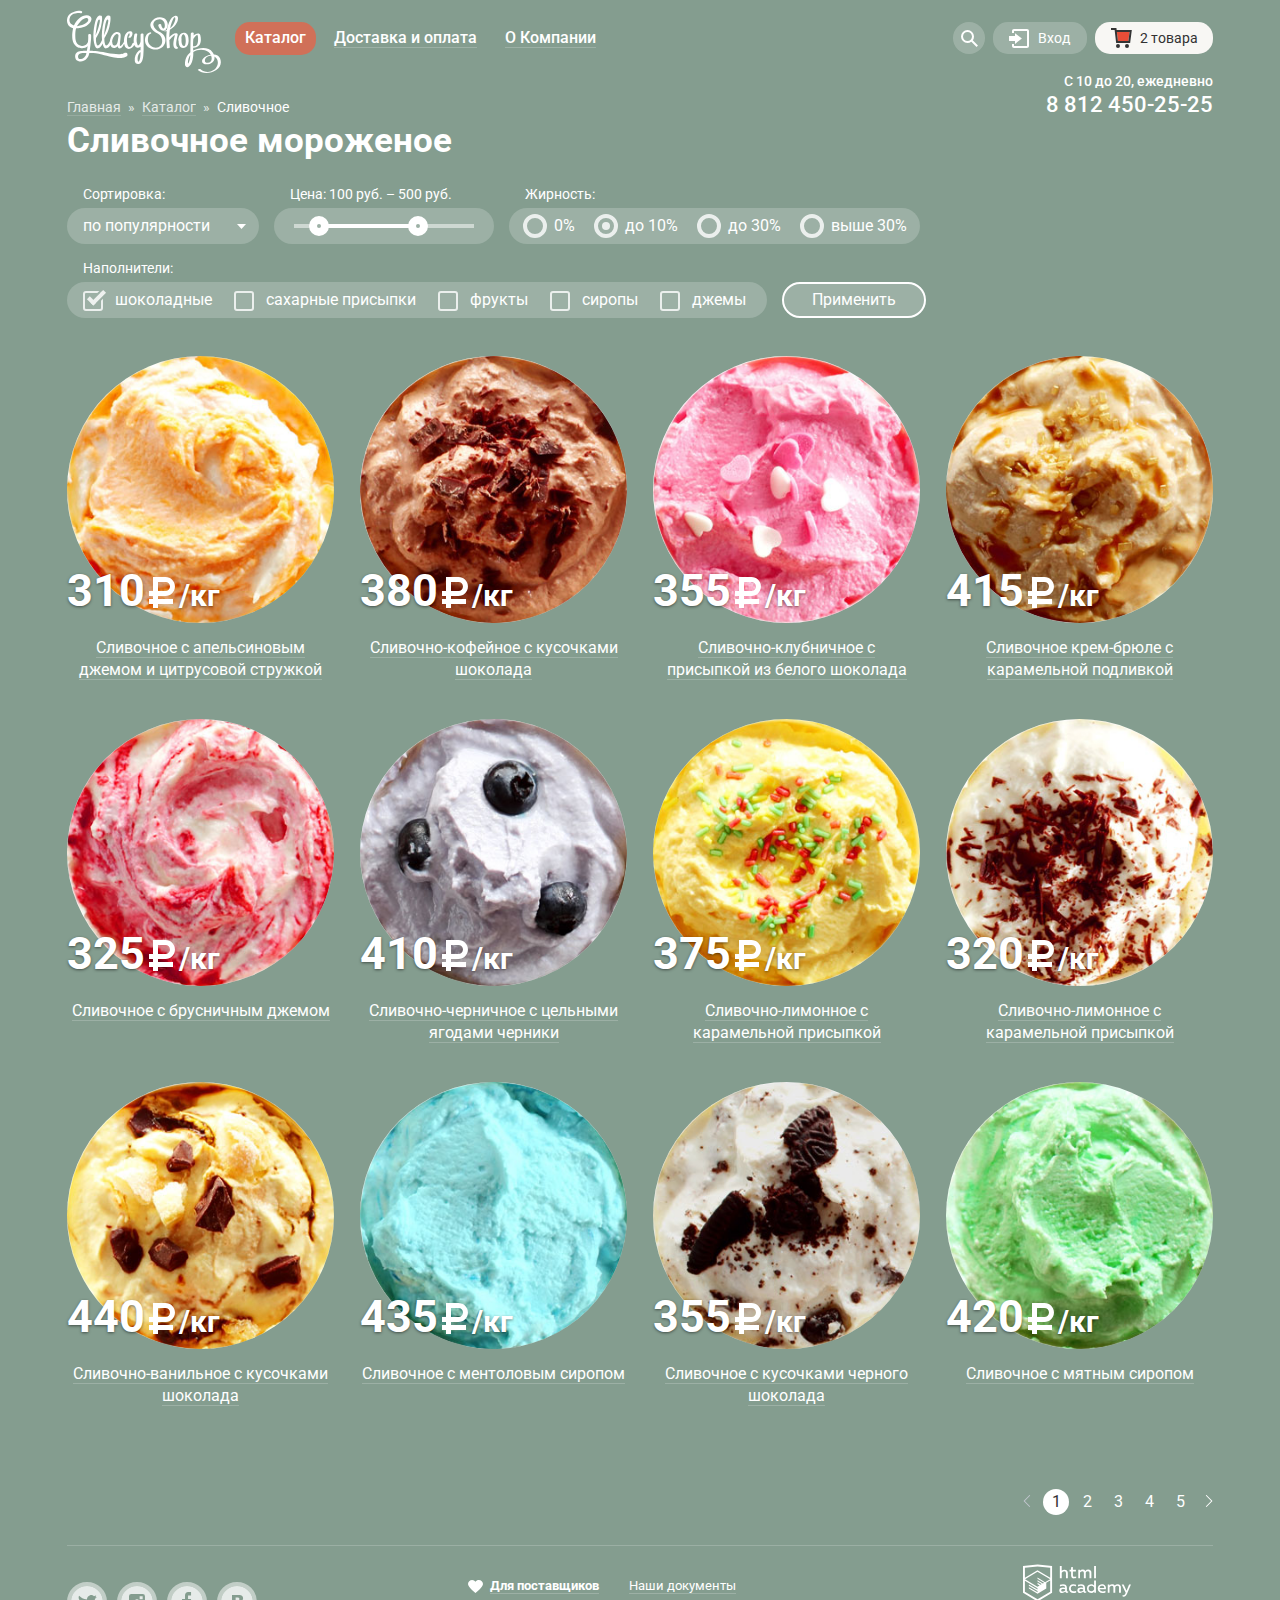
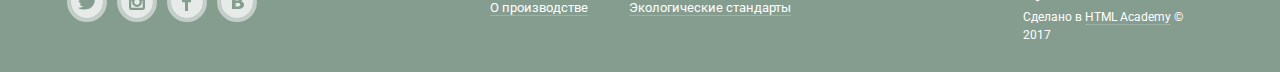
==== commit 5e300c80: "Задание 6. Проверила кроссбраузерность" ====
--- a/catalog.html
+++ b/catalog.html
@@ -111,11 +111,8 @@
                       </tr>
                     </table>
                     <p class="bascket-total">Итого: 750руб.</p>
-                    <div class="bascket-btn-wrapper">
-                      <button class="btn bascket-btn" type="submit" value="Оформить заказ">Оформить заказ</button>
-                    </div>
+                    <button class="btn bascket-btn" type="button" value="Оформить заказ">Оформить заказ</button>
                   </div>
-
                 </div>
               </li>
             </ul>
--- a/css/style.css
+++ b/css/style.css
@@ -490,15 +490,6 @@
   text-align: right;
 }
 
-.bascket-btn-wrapper {
-  display: -webkit-box;
-  display: -ms-flexbox;
-  display: flex;
-  -webkit-box-pack: end;
-      -ms-flex-pack: end;
-          justify-content: flex-end;
-}
-
 .btn {
   display: block;
   width: 260px;
@@ -790,6 +781,7 @@
 }
 
 /*-----Баннеры----*/
+
 .banners {
   margin-bottom: 40px;
 }
@@ -974,6 +966,7 @@
 }
 
 /*----Промо----*/
+
 .features {
   margin-bottom: 40px;
 }
@@ -986,7 +979,6 @@
   border-radius: 20px;
 }
 
-
 .features-header {
   margin: 0;
   font-size: 24px;
@@ -999,10 +991,10 @@
   display: -ms-flexbox;
   display: flex;
   -webkit-box-pack: justify;
-      -ms-flex-pack: justify;
-          justify-content: space-between;
+  -ms-flex-pack: justify;
+  justify-content: space-between;
   -ms-flex-wrap: wrap;
-      flex-wrap: wrap;
+  flex-wrap: wrap;
   margin: 0;
   padding: 0;
   list-style: none;
@@ -1051,8 +1043,8 @@
   display: -ms-flexbox;
   display: flex;
   -webkit-box-pack: justify;
-      -ms-flex-pack: justify;
-          justify-content: space-between;
+  -ms-flex-pack: justify;
+  justify-content: space-between;
   margin-bottom: 40px;
 }
 
@@ -1061,7 +1053,7 @@
   width: 560px;
   height: 220px;
   -webkit-box-sizing: border-box;
-          box-sizing: border-box;
+  box-sizing: border-box;
   border-radius: 20px;
 }
 
@@ -1101,7 +1093,7 @@
   width: 550px;
   height: 210px;
   -webkit-box-sizing: border-box;
-          box-sizing: border-box;
+  box-sizing: border-box;
   padding: 28px 20px;
   border-radius: 20px;
   background-color: #f8f7f4;
@@ -1127,6 +1119,7 @@
 }
 
 /*----Контакты----*/
+
 .map {
   height: 430px;
   background-image: url("../img/map.jpg");
@@ -1146,7 +1139,7 @@
   width: 302px;
   min-height: 305px;
   -webkit-box-sizing: border-box;
-          box-sizing: border-box;
+  box-sizing: border-box;
   margin: 62px 0;
   padding: 28px 26px;
   border-radius: 20px;
@@ -1198,6 +1191,7 @@
 }
 
 /*----Подвал----*/
+
 .main-footer {
   padding-top: 18px;
   padding-bottom: 28px;
@@ -1208,8 +1202,8 @@
   display: -ms-flexbox;
   display: flex;
   -webkit-box-pack: justify;
-      -ms-flex-pack: justify;
-          justify-content: space-between;
+  -ms-flex-pack: justify;
+  justify-content: space-between;
 }
 
 .footer-social {
@@ -1471,15 +1465,17 @@
 .range-toggle:hover,
 .range:focus {
   -webkit-transform: scale(1.1);
-      -ms-transform: scale(1.1);
-          transform: scale(1.1);
+  -ms-transform: scale(1.1);
+  transform: scale(1.1);
 }
 
 .toggle-min {
+  top: 23%;
   left: 16%;
 }
 
 .toggle-max {
+  top: 23%;
   left: 61%;
 }
 
@@ -1491,8 +1487,8 @@
   width: 192px;
   height: 36px;
   -webkit-box-sizing: border-box;
-          box-sizing: border-box;
-  padding: 9px 16px;
+  box-sizing: border-box;
+  padding: 6px 16px;
   font: inherit;
   font-size: 16px;
   line-height: 18px;
@@ -1505,14 +1501,16 @@
   background-image: url("../img/select-arrow.svg");
   background-position: 170px center;
   background-repeat: no-repeat;
- /* for FF */
   -moz-appearance: none;
   text-indent: 0.01px;
   -o-text-overflow: '';
-     text-overflow: '';
- /* for IE */
+  text-overflow: '';
   -ms-appearance: none;
-  appearance: none;
+  appearance: none !important;
+}
+
+.filter-sort::-ms-expand {
+  display: none;
 }
 
 .filter-sort:hover,
@@ -1583,7 +1581,7 @@
   content: "";
   position: absolute;
   left: 3px;
-  top: -1px;
+  top: 0;
   width: 16px;
   height: 16px;
   border: 2px solid rgba(255, 255, 255, 0.8);
@@ -1594,19 +1592,19 @@
   content: "";
   position: absolute;
   left: 12px;
-  bottom: 3px;
+  bottom: 25%;
   width: 5px;
   height: 14px;
   border: 4px solid #eef1ef;
   border-top: 0;
   border-left: 0;
   -webkit-box-shadow: 2px 0 0 0 #9cb0a5,
-              inset -2px 0 0 0 #9cb0a5;
-          box-shadow: 2px 0 0 0 #9cb0a5,
-              inset -2px 0 0 0 #9cb0a5;
+  inset -2px 0 0 0 #9cb0a5;
+  box-shadow: 2px 0 0 0 #9cb0a5,
+  inset -2px 0 0 0 #9cb0a5;
   -webkit-transform: rotate(45deg);
-      -ms-transform: rotate(45deg);
-          transform: rotate(45deg);
+  -ms-transform: rotate(45deg);
+  transform: rotate(45deg);
 }
 
 .filter-radio:checked+.filter-label:hover::after,
@@ -1663,7 +1661,7 @@
   background-color: #eaeaea;
   border: none;
   -webkit-box-shadow: inset 0 2px 1px #696969;
-          box-shadow: inset 0 2px 1px #696969;
+  box-shadow: inset 0 2px 1px #696969;
 }
 
 .paginator-wrapper {
@@ -1671,8 +1669,8 @@
   display: -ms-flexbox;
   display: flex;
   -webkit-box-pack: end;
-      -ms-flex-pack: end;
-          justify-content: flex-end;
+  -ms-flex-pack: end;
+  justify-content: flex-end;
 }
 
 .paginator {
@@ -1719,8 +1717,8 @@
 
 .left-arrow {
   -webkit-transform: rotate(180deg);
-      -ms-transform: rotate(180deg);
-          transform: rotate(180deg);
+  -ms-transform: rotate(180deg);
+  transform: rotate(180deg);
 }
 
 .paginator-item:not(.arrow):hover,
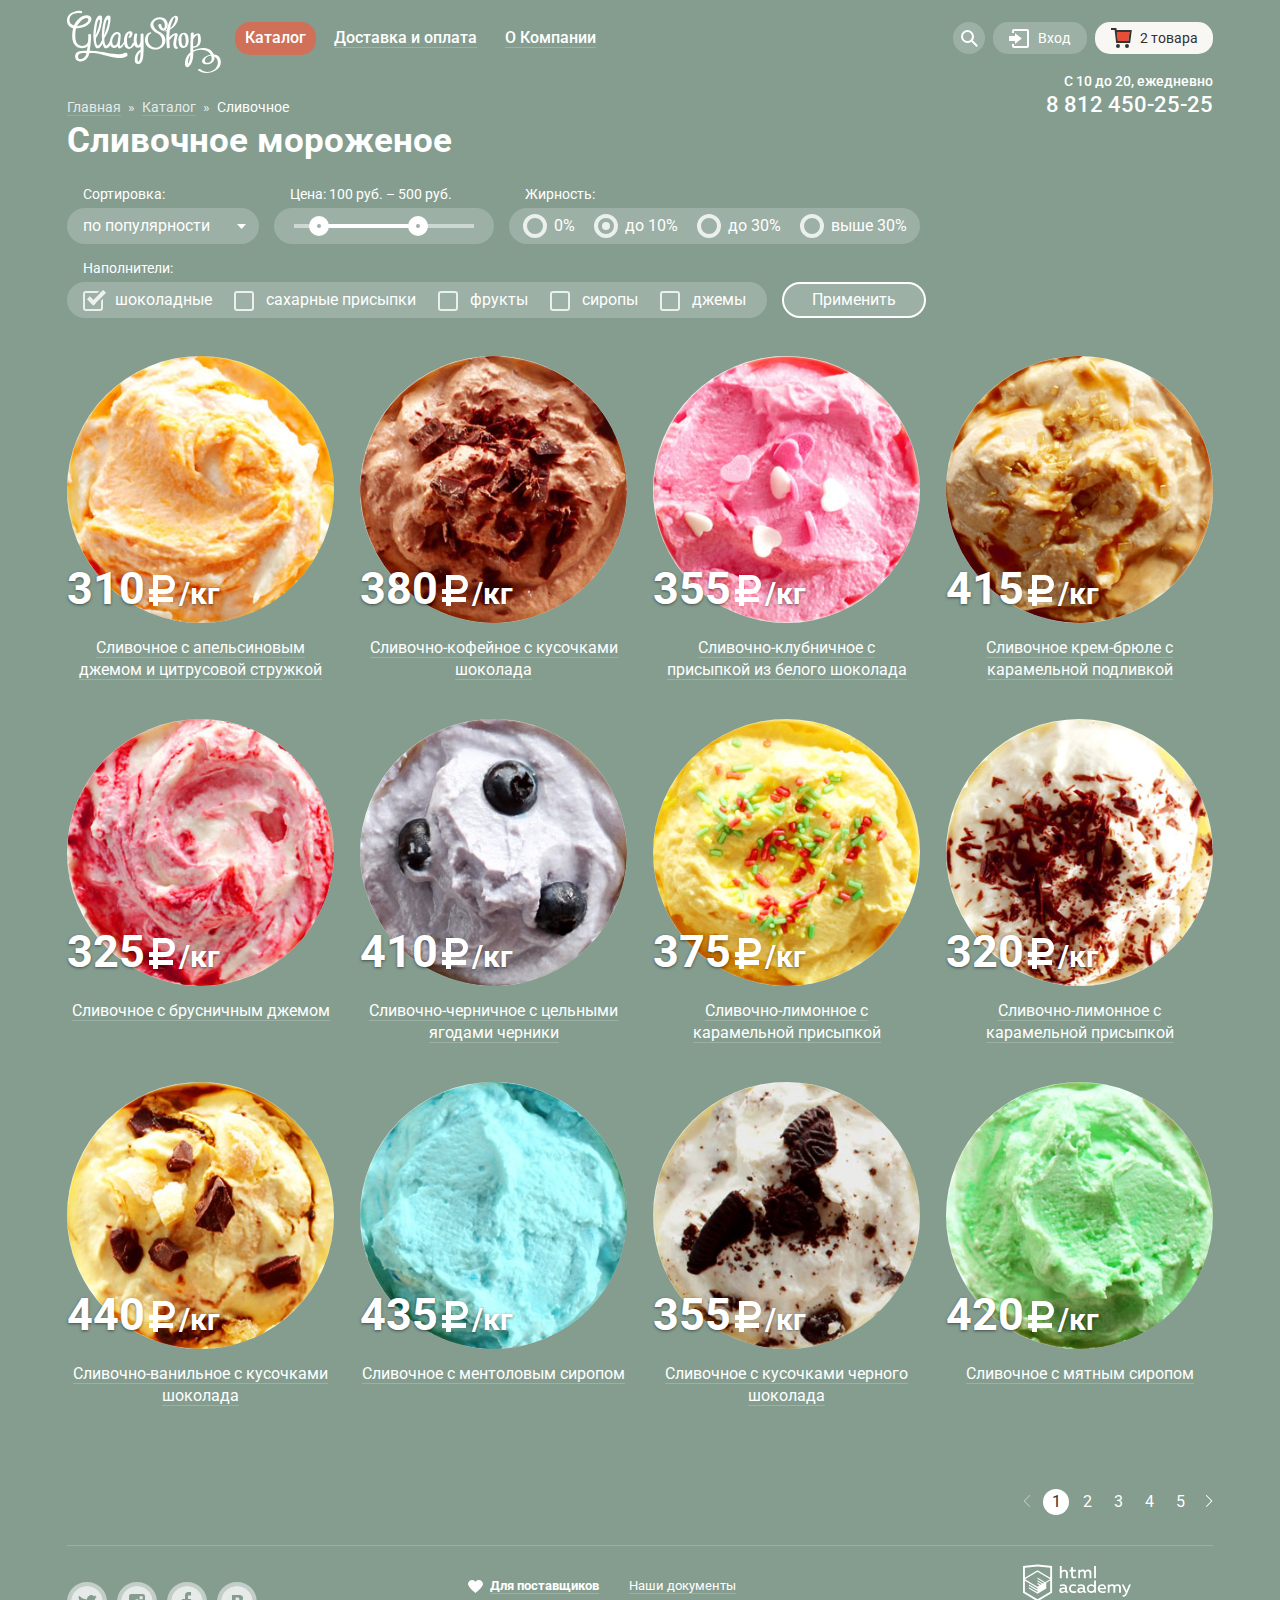
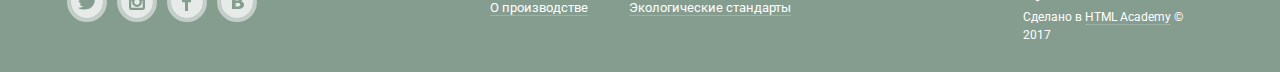
==== commit f2ab3bb8: "7 задание. Исправила ошибки переполнения" ====
--- a/catalog.html
+++ b/catalog.html
@@ -3,7 +3,7 @@
   <head>
     <meta charset="utf-8">
     <link href="css/normalize.css" rel="stylesheet">
-    <link href="css/style.css" rel="stylesheet">
+    <link href="css/style.min.css" rel="stylesheet">
     <link href="https://fonts.googleapis.com/css?family=Roboto:400,500,700&amp;subset=cyrillic,cyrillic-ext,latin-ext" rel="stylesheet">
     <title>"Глейси" магазин мороженого-Каталог-Сливочное мороженое</title>
   </head>
@@ -49,7 +49,7 @@
               <li class="user-block-item search">
                 <a class="user-block-link link-search" href="#">Поиск</a>
                 <div class="modal-wrapper">
-                  <h3 class="visuallyHidden">Форма поиска</h3>
+                  <h3 class="visually-hidden">Форма поиска</h3>
                     <form class="modal search-form" action="https://echo.htmlacademy.ru" method="post">
                       <p class="form-row">
                         <input class="input-field" type="search" name="search" id="search-id" placeholder="Что ищем?">
@@ -61,7 +61,7 @@
               <li class="user-block-item enter">
                 <a class="user-block-link link-enter" href="#">Вход</a>
                 <div class="modal-wrapper">
-                  <h3 class="visuallyHidden">Форма входа</h3>
+                  <h3 class="visually-hidden">Форма входа</h3>
                   <form class="modal enter-form" action="https://echo.htmlacademy.ru" method="post">
                     <p class="form-row">
                       <input class="input-field" type="email" name="enter-email" id="enter-email-id" placeholder="Электронная почта">
@@ -84,7 +84,7 @@
               <li class="user-block-item bascket">
                 <a class="user-block-link user-block-bascket full" href="#" aria-label="Корзина">2 товара</a>
                 <div class="modal-wrapper">
-                  <h3 class="visuallyHidden">Корзина</h3>
+                  <h3 class="visually-hidden">Корзина</h3>
                   <div class="modal bascket-table">
                     <table class="bascket-items">
                       <tr class="bascket-item">
@@ -117,7 +117,7 @@
               </li>
             </ul>
             <section class="user-block-info">
-              <h3 class="visuallyHidden">Контактная информация</h3>
+              <h3 class="visually-hidden">Контактная информация</h3>
               <p class="info-shedule">С 10 до 20, ежедневно</p>
               <p class="info-phone">8 812 450-25-25</p>
             </section>
@@ -141,7 +141,7 @@
 
           <!--Фильтр поиска-->
         <section class="filters">
-          <h2 class="visuallyHidden">Фильтр поиска</h2>
+          <h2 class="visually-hidden">Фильтр поиска</h2>
           <form class="filters-form" name="filters" action="https://echo.htmlacademy.ru" method="post" id="filters-id">
             <div class="form-row">
               <fieldset class="filter-set sort">
@@ -168,13 +168,13 @@
               <fieldset class="filter-set  fat">
                 <legend class="filter-set-legend">Жирность:</legend>
                 <div class="filter-field-wrapper">
-                  <input class="filter-radio visuallyHidden" type="radio" name="scale" id="step1-id" value="0%">
+                  <input class="filter-radio visually-hidden" type="radio" name="scale" id="step1-id" value="0%">
                   <label class="filter-label" for="step1-id">0%</label>
-                  <input class="filter-radio visuallyHidden" type="radio" name="scale" id="step2-id" value="less 10%" checked>
+                  <input class="filter-radio visually-hidden" type="radio" name="scale" id="step2-id" value="less 10%" checked>
                   <label class="filter-label" for="step2-id">до 10%</label>
-                  <input class="filter-radio visuallyHidden" type="radio" name="scale" id="step3-id" value="less 30%">
+                  <input class="filter-radio visually-hidden" type="radio" name="scale" id="step3-id" value="less 30%">
                   <label class="filter-label" for="step3-id">до 30%</label>
-                  <input class="filter-radio visuallyHidden" type="radio" name="scale" id="step4-id" value="more 30%">
+                  <input class="filter-radio visually-hidden" type="radio" name="scale" id="step4-id" value="more 30%">
                   <label class="filter-label" for="step4-id">выше 30%</label>
                 </div>
               </fieldset>
@@ -183,15 +183,15 @@
               <fieldset class="filter-set  topings">
                 <legend class="filter-set-legend">Наполнители:</legend>
                 <div class="filter-field-wrapper">
-                  <input class="filter-checkbox visuallyHidden" type="checkbox" name="shoco" id="shoco-id" checked>
+                  <input class="filter-checkbox visually-hidden" type="checkbox" name="shoco" id="shoco-id" checked>
                   <label class="filter-label" for="shoco-id">шоколадные</label>
-                  <input class="filter-checkbox visuallyHidden" type="checkbox" name="sugar" id="sugar-id">
+                  <input class="filter-checkbox visually-hidden" type="checkbox" name="sugar" id="sugar-id">
                   <label class="filter-label" for="sugar-id">сахарные присыпки</label>
-                  <input class="filter-checkbox visuallyHidden" type="checkbox" name="fruit" id="fruit-id">
+                  <input class="filter-checkbox visually-hidden" type="checkbox" name="fruit" id="fruit-id">
                   <label class="filter-label" for="fruit-id">фрукты</label>
-                  <input class="filter-checkbox visuallyHidden" type="checkbox" name="syrup" id="syrup-id">
+                  <input class="filter-checkbox visually-hidden" type="checkbox" name="syrup" id="syrup-id">
                   <label class="filter-label" for="syrup-id">сиропы</label>
-                  <input class="filter-checkbox visuallyHidden" type="checkbox" name="jam" id="jam-id">
+                  <input class="filter-checkbox visually-hidden" type="checkbox" name="jam" id="jam-id">
                   <label class="filter-label" for="jam-id">джемы</label>
                 </div>
               </fieldset>
@@ -202,7 +202,7 @@
 
             <!--Каталог-->
         <section class="catalog">
-          <h2 class="visuallyHidden">Каталог товаров</h2>
+          <h2 class="visually-hidden">Каталог товаров</h2>
           <ul class="catalog-list">
             <li class="catalog-item">
               <img class="catalog-item-img" src="img/ice_hit1.jpg" width="267" height="267" alt="Сливочное с апельсиновым джемом и цитрусовой стружкой">
--- a/css/style.min.css
+++ b/css/style.min.css
@@ -0,0 +1 @@
+body{margin:0;font-size:16px;font-style:normal;line-height:22px;font-family:"Roboto","Arial",sans-serif;color:#323232;background-color:#939393}.visually-hidden{position:absolute;overflow:hidden;clip:rect(0 0 0 0);height:1px;width:1px;margin:-1px;padding:0;border:0}.page-container{min-width:1200px;background-color:#849d8f}#btn-1:checked~.page-container{background:url(../img/slide1.png) no-repeat;background-position:top center;background-color:#849d8f}#btn-2:checked~.page-container{background:url(../img/slide2.png) no-repeat;background-position:top center;background-color:#8996a6}#btn-3:checked~.page-container{background:url(../img/slide3.png) no-repeat;background-position:top center;background-color:#9d8b84}.container{width:1146px;margin:0 auto}.main-header{padding-top:10px;padding-bottom:12px;margin-bottom:260px}.header-left{display:-webkit-box;display:-ms-flexbox;display:flex}.header-logo{margin-right:10px}.main-nav,.main-nav-list{display:-webkit-box;display:-ms-flexbox;display:flex;-webkit-box-pack:justify;-ms-flex-pack:justify;justify-content:space-between;padding:0}.main-nav-list{-webkit-box-align:start;-ms-flex-align:start;align-items:flex-start;margin:0;padding:12px 0;list-style:none}.main-nav-item{position:relative;margin:0 4px;padding-bottom:15px}.main-nav-link{display:block;padding:7px 10px;font-size:16px;font-weight:500;line-height:18px;color:#fff;text-decoration:none;border-radius:15px}.main-nav-link::after{content:"";display:block;height:1px;background-color:rgba(255,255,255,.2)}.main-nav-link:active{-webkit-box-shadow:inset 0 2px 2px 0 #696969;box-shadow:inset 0 2px 2px 0 #696969}.main-nav-link:active,.main-nav-link:active::after{background-color:#ededed}.main-nav-link.active,.main-nav-link.active::after{background-color:#d07058}.main-nav-link:focus,.main-nav-link:hover{color:#333;background-color:#f8f7f4}.main-nav-link:focus::after,.main-nav-link:hover::after{background-color:#f8f7f4}.main-subnav-list{position:absolute;top:37px;left:-4px;display:none;width:144px;margin:0;padding:2px 0 5px;background-color:#f8f7f4;border-radius:5px;list-style:none;-webkit-box-shadow:0 20px 20px rgba(0,0,0,.4);box-shadow:0 20px 20px rgba(0,0,0,.4);z-index:100}.main-nav-item:hover .main-subnav-list,.main-nav-link:focus+.main-subnav-list{display:block}.main-subnav-item{margin-bottom:3px}.main-subnav-link{display:block;padding:7px 20px;font-size:14px;line-height:16px;color:#323232;text-decoration:none}.main-subnav-link:hover{background-color:#fbded7}.main-subnav-link:active{background-color:#f6b5a5}.main-subnav-link.active{background-color:#d07058;color:#fff}.first-link{position:relative;font-weight:500}.first-link::after{content:"";position:absolute;bottom:2px;left:7px;width:130px;height:1px;background-color:rgba(50,50,50,.2)}.user-block{padding-top:12px}.user-block-list{display:-webkit-box;display:-ms-flexbox;display:flex;margin:0;padding:0;list-style:none}.user-block-item{padding-bottom:5px}.bascket,.enter,.search{position:relative}.user-block-link{display:block;-webkit-box-sizing:border-box;box-sizing:border-box;margin-left:8px;font-size:14px;line-height:16px;color:#fff;text-decoration:none;background-color:rgba(255,255,255,.2);border-radius:15px}.user-block-link:focus,.user-block-link:hover{color:#323232;background-color:#f8f7f4}.link-search{height:32px;width:32px;font-size:0;border-radius:50%;background-image:url(../img/loupe.svg);background-repeat:no-repeat;background-position:center}.link-search:focus,.link-search:hover{background-image:url(../img/loupe-black.svg)}.link-enter{width:94px;padding:8px 0 8px 45px;background-image:url(../img/entrance-white.svg);background-repeat:no-repeat;background-position:16px center}.link-enter:focus,.link-enter:hover{background-image:url(../img/entrance.svg)}.user-block-bascket{width:118px;padding:8px 0 8px 45px;background-image:url(../img/basket.svg);background-repeat:no-repeat;background-position:16px center}.user-block-bascket:not(.full):focus,.user-block-bascket:not(.full):hover{background-image:url(../img/basket-black.svg)}.user-block-bascket.full{color:#323232;background-color:#f8f7f4;background-image:url(../img/basket-red.svg)}.user-block-info{text-align:right;margin-top:14px}.info-phone,.info-shedule{margin:0 0 4px;font-size:14px;line-height:16px;font-weight:500;color:#fff}.info-phone{font-size:22px;line-height:24px}.bascket .modal-wrapper,.enter .modal-wrapper,.search .modal-wrapper{display:none}.bascket:hover .modal-wrapper,.enter:hover .modal-wrapper,.search:hover .modal-wrapper{position:absolute;top:36px;right:0;display:block}.bascket:hover .modal-wrapper,.enter:hover .modal-wrapper{z-index:250}.modal{padding:20px 16px;background-color:#f8f7f4;border-radius:5px;-webkit-box-shadow:0 20px 20px rgba(0,0,0,.4);box-shadow:0 20px 20px rgba(0,0,0,.4)}.form-row{position:relative;margin:0}.feedback-textarea,.input-field{width:310px;-webkit-box-sizing:border-box;box-sizing:border-box;padding:9px 14px;font:inherit;font-size:16px;line-height:24px;font-weight:500;color:#323232;border:1px solid #d3d3d2;border-radius:3px}.feedback-textarea:hover,.input-field:hover{padding:8px 13px;border:2px solid rgba(154,154,154,.54)}.feedback-textarea:focus,.input-field:focus{padding:8px 13px;border:2px solid rgba(46,136,228,.52);outline:0}.feedback-textarea::-webkit-input-placeholder,.input-field::-webkit-input-placeholder{font-weight:400;color:#999}.feedback-textarea:-ms-input-placeholder,.input-field:-ms-input-placeholder{font-weight:400;color:#999;opacity:1}.feedback-textarea:-moz-placeholder,.input-field:-moz-placeholder{font-weight:400;color:#999;opacity:1}.feedback-textarea:focus::-webkit-input-placeholder,.input-field:focus::-webkit-input-placeholder{color:transparent}.feedback-textarea:focus:-ms-input-placeholder,.input-field:focus:-ms-input-placeholder{opacity:0}.feedback-textarea:focus:-moz-placeholder,.input-field:focus:-moz-placeholder{opacity:0}.feedback-textarea+label,.input-field+label{position:absolute;display:block;left:-999999px;font-size:11px;line-height:13px;color:#5b9ddf}.feedback-textarea:focus+label,.input-field:focus+label{top:-15px;left:14px}.enter-form .input-field{width:240px;margin-bottom:22px}.bascket-table{width:510px;font-size:13px;line-height:16px;color:#323232}.bascket-items{margin-bottom:16px;border-spacing:0;border-bottom:1px solid #cacac7}.bascket-items td{padding-right:15px;padding-bottom:15px;vertical-align:middle}.bascket-items .item-delete{vertical-align:top}.item-delete-button{width:11px;height:11px;font-size:0;background-color:inherit;background-image:url(../img/cross-small.svg);background-repeat:no-repeat;border:0;cursor:pointer}.item-preview-img{width:35px;height:35px;border-radius:50%}.item-count{white-space:nowrap}.item-count span{color:#999}.bascket-total{margin:0 0 16px;font-size:15px;line-height:18px;font-weight:500;text-align:right}.bascket-btn,.btn{font-size:18px;line-height:24px}.btn{display:block;margin:0 auto;padding:10px;color:#fff;text-align:center;text-decoration:none;border-radius:40px;background-image:-webkit-gradient(linear,left bottom,left top,from(#e74a35),to(#f26843));background-image:-webkit-linear-gradient(bottom,#e74a35,#f26843);background-image:-o-linear-gradient(bottom,#e74a35,#f26843);background-image:linear-gradient(0deg,#e74a35,#f26843);-webkit-box-shadow:0 2px 2px 0 rgba(172,16,0,.64);box-shadow:0 2px 2px 0 rgba(172,16,0,.64);width:260px;font-weight:700}.btn:hover{background-image:-webkit-gradient(linear,left bottom,left top,from(rgba(255,255,255,.2)),to(rgba(255,255,255,.2))),-webkit-gradient(linear,left bottom,left top,from(#e74a35),to(#f26843));background-image:-webkit-linear-gradient(bottom,rgba(255,255,255,.2),rgba(255,255,255,.2)),-webkit-linear-gradient(bottom,#e74a35,#f26843);background-image:-o-linear-gradient(bottom,rgba(255,255,255,.2),rgba(255,255,255,.2)),-o-linear-gradient(bottom,#e74a35,#f26843);background-image:linear-gradient(0deg,rgba(255,255,255,.2),rgba(255,255,255,.2)),linear-gradient(0deg,#e74a35,#f26843)}.btn:active{background-image:-webkit-gradient(linear,left bottom,left top,from(rgba(0,0,0,.07)),to(rgba(0,0,0,.07))),-webkit-gradient(linear,left bottom,left top,from(#e74a35),to(#f26843));background-image:-webkit-linear-gradient(bottom,rgba(0,0,0,.07),rgba(0,0,0,.07)),-webkit-linear-gradient(bottom,#e74a35,#f26843);background-image:-o-linear-gradient(bottom,rgba(0,0,0,.07),rgba(0,0,0,.07)),-o-linear-gradient(bottom,#e74a35,#f26843);background-image:linear-gradient(0deg,rgba(0,0,0,.07),rgba(0,0,0,.07)),linear-gradient(0deg,#e74a35,#f26843);-webkit-box-shadow:inset 0 2px 2px 0 #942718;box-shadow:inset 0 2px 2px 0 #942718}.bascket-btn{width:170px;margin-right:0;font:inherit;font-weight:500;border:0;cursor:pointer}.feedback{position:fixed;top:50%;left:50%;display:none;width:478px;margin-top:-221px;margin-left:-239px;z-index:300}.feedback-show{display:block}.modal-close{position:absolute;top:15px;right:15px;width:20px;height:20px;font-size:0;background-color:transparent;border:0;cursor:pointer}.modal-close::after,.modal-close::before{content:"";position:absolute;top:10px;left:0;width:22px;height:2px;background-color:#231f20}.modal-close::before{-webkit-transform:rotate(45deg);-ms-transform:rotate(45deg);transform:rotate(45deg)}.modal-close::after{-webkit-transform:rotate(-45deg);-ms-transform:rotate(-45deg);transform:rotate(-45deg)}.modal-feedback{padding:20px 26px}.modal-feedback .input-field{width:268px;margin-bottom:20px}.modal-feedback .feedback-textarea{width:428px;margin-bottom:20px}.enter-btn{margin:0;width:100px;font-family:inherit;border:0}.feedback-title{margin:0 0 20px;font-size:24px;line-height:28px;font-weight:500;color:#323232}.feedback-btn{margin:0;width:140px;font-family:inherit;border:0}.modal-feedback .btn-wrapper{display:-webkit-box;display:-ms-flexbox;display:flex;-webkit-box-pack:end;-ms-flex-pack:end;justify-content:flex-end;margin-bottom:5px}.feedback-overlay{position:fixed;top:0;left:0;display:none;width:100%;height:100%;background-color:#000;opacity:.3;z-index:300}.catalog-item:hover .catalog-btn,.feedback-overlay-show{display:block}.enter-control-wrapper{display:-webkit-box;display:-ms-flexbox;display:flex;-webkit-box-orient:horizontal;-webkit-box-direction:reverse;-ms-flex-direction:row-reverse;flex-direction:row-reverse;-webkit-box-pack:justify;-ms-flex-pack:justify;justify-content:space-between}.enter-info{margin:0}.info-link{display:block;font-size:13px;line-height:24px;color:#323232}.catalog-item-link:active,.catalog-item-link:hover,.copyright-text a:active,.copyright-text a:hover,.footer-menu-link:active,.footer-menu-link:hover,.info-link:active,.info-link:hover{color:#ffbc9e}.copyright-text a:active,.copyright-text a:hover,.footer-menu-link:active,.footer-menu-link:hover{border-bottom-color:#ffbc9e}.main-content{position:relative}.back-controls{position:absolute;top:170px}.back-controls label{display:inline-block;width:16px;height:16px;margin:0 2px;border:2px solid #fff;border-radius:50%;background-color:transparent;cursor:pointer}.back-controls label:hover{background-color:rgba(255,255,255,.4)}#btn-1:checked~.page-container label[for=btn-1],#btn-2:checked~.page-container label[for=btn-2],#btn-3:checked~.page-container label[for=btn-3]{background-color:#fff}#btn-1:focus~.page-container label[for=btn-1],#btn-2:focus~.page-container label[for=btn-2],#btn-3:focus~.page-container label[for=btn-3],.filter-checkbox:focus+.filter-label::before,.filter-radio:focus+.filter-label::before{outline:2px solid;outline-color:#74a0d1;outline-offset:1px}.slider{margin:0 0 40px;padding:0;list-style:none}.slide{display:none}#btn-1:checked~.page-container .slide:nth-child(1),#btn-2:checked~.page-container .slide:nth-child(2),#btn-3:checked~.page-container .slide:nth-child(3){display:block}.slide-header{width:680px;margin:0 auto 30px;font-size:60px;line-height:60px;font-weight:700;text-align:center;color:#fff}.slide-btn{font-size:32px;line-height:44px;text-shadow:2px 2px 5px rgba(160,32,11,.76)}.banners{margin-bottom:40px}.banners-list{display:-webkit-box;display:-ms-flexbox;display:flex;-webkit-box-pack:justify;-ms-flex-pack:justify;justify-content:space-between;margin:0;padding:0;list-style:none}.banner-item{width:520px;min-height:198px;padding:16px 20px;border-radius:15px;color:#fff}.banner-1,.banner-2{background-color:#60101f;background-image:url(../img/malinka.jpg);background-repeat:no-repeat;background-size:cover}.banner-2{background-color:#41271b;background-image:url(../img/shoco.jpg)}.banner-promo{display:block;margin-bottom:16px;font-size:35px;line-height:41px;font-weight:700}.banner-offer{margin:0;font-size:18px;line-height:22px;font-weight:500}.banner-btn{margin:44px 0 auto auto}.banner-1 .banner-btn{width:146px}.banner-2 .banner-btn{width:170px}.catalog-list{display:-webkit-box;display:-ms-flexbox;display:flex;-ms-flex-wrap:wrap;flex-wrap:wrap;-webkit-box-pack:justify;-ms-flex-pack:justify;justify-content:space-between;margin:0;padding:0;list-style:none}.inner-page .catalog-list{margin-bottom:44px}.inner-page .catalog{border-bottom:1px solid rgba(255,255,255,.19)}.catalog-item{position:relative;margin-bottom:38px;width:267px;text-align:center}.catalog-item:hover{z-index:200}.catalog-item:hover::after{content:"";position:absolute;top:-6px;left:-12px;width:293px;height:125%;display:block;border-radius:5px;background-color:rgba(255,255,255,.2);-webkit-box-shadow:0 20px 20px rgba(0,0,0,.4);box-shadow:0 20px 20px rgba(0,0,0,.4);z-index:100}.catalog-item-img{position:relative;width:267px;height:267px;margin-bottom:6px;border-radius:50%}.inner-page .catalog-item-img{margin-bottom:8px}.hits .catalog-item::before{content:"";position:absolute;top:0;width:61px;height:61px;background-image:url(../img/hit.svg);background-repeat:no-repeat;border-radius:50%;z-index:300}.price{position:absolute;top:210px;display:block;font-size:45px;line-height:45px;font-weight:700;color:#fff;text-shadow:0 1px 3px rgba(0,0,0,.5)}.price span{display:inline-block;padding-left:34px;font-size:30px;line-height:45px;background-image:url(../img/ruble.svg);background-repeat:no-repeat;background-position:2px 2px}.catalog-item-link{font-size:16px;line-height:22px;text-align:center;color:#fff;text-decoration:none;border-bottom:1px solid rgba(255,255,255,.2)}.catalog-btn{position:absolute;top:105%;left:50%;-webkit-transform:translateX(-50%);-ms-transform:translateX(-50%);transform:translateX(-50%);width:192px;z-index:200;display:none}.features{margin-bottom:40px}.features-wrapper{min-height:246px;padding:25px 20px;background-color:#eaddbf;background-image:url(../img/wafer.jpg);background-repeat:repeat;border-radius:20px}.features-header{margin:0;font-size:24px;line-height:30px;font-weight:500}.features-list{display:-webkit-box;display:-ms-flexbox;display:flex;-webkit-box-pack:justify;-ms-flex-pack:justify;justify-content:space-between;-ms-flex-wrap:wrap;flex-wrap:wrap;margin:0;padding:0;list-style:none}.features-list-item{position:relative;width:486px;margin-top:22px;padding-left:56px}.features-list-item::before{content:"";position:absolute;top:-11px;left:0;display:block;width:50px;height:50px}.cow::before,.ice-cream::before{background-image:url(../img/ice-cream.svg);background-repeat:no-repeat}.cow::before{background-image:url(../img/cow.svg)}.eco::before,.thermometer::before{background-image:url(../img/eco.svg);background-repeat:no-repeat}.thermometer::before{background-image:url(../img/thermometer.svg)}.news{display:-webkit-box;display:-ms-flexbox;display:flex;-webkit-box-pack:justify;-ms-flex-pack:justify;justify-content:space-between;margin-bottom:40px}.news-blog,.news-subscribe{width:560px;min-height:220px;-webkit-box-sizing:border-box;box-sizing:border-box;border-radius:20px}.news-blog{padding:22px 20px;background-color:#fff;background-image:url(../img/strawberry.jpg);background-position:bottom;background-repeat:no-repeat}.blog-title{margin:0 0 4px;font-size:inherit;font-weight:500}.blog-link{display:block;width:290px;font-size:24px;line-height:30px;font-weight:700;color:#323232}.blog-link:active,.blog-link:hover{color:#e84d37}.news-subscribe{padding:5px;background-color:#f8f7f4;background-image:url(../img/post.png);background-repeat:repeat}.subscribe-form{width:550px;min-height:210px;-webkit-box-sizing:border-box;box-sizing:border-box;padding:28px 20px;border-radius:20px;background-color:#f8f7f4}.subscribe-intro{margin:0 0 36px;color:#5a5a5a}.subscribe-field{width:368px}.subscribe-btn{display:inline-block;vertical-align:middle;width:128px;margin-left:8px;font-family:"Roboto","Arial",sans-serif;border:0}.map{height:430px;background-color:#dfdecc;background-image:url(../img/map.jpg);background-repeat:no-repeat;background-position:center;background-size:contain}.map .container{position:relative}.contacts{position:absolute;top:0;right:0;width:302px;min-height:305px;-webkit-box-sizing:border-box;box-sizing:border-box;margin:62px 0;padding:28px 26px;border-radius:20px;background-color:#fff;z-index:100}.contacts-list{margin:0 0 24px;padding:0;list-style:none}.contact-item{margin-bottom:16px}.contacts-content{display:block;margin-bottom:18px;font-size:18px;line-height:24px;font-weight:700;color:#323232}.phone{line-height:22px}.contacts-content:last-of-type{margin-bottom:2px}.contacts-caption{margin:0 0 4px;font-size:14px;line-height:20px}.note{line-height:22px}.btn-contact{width:230px}.main-footer{padding-top:18px;padding-bottom:28px}.footer-social,.main-footer .container{display:-webkit-box;display:-ms-flexbox;display:flex}.main-footer .container{-webkit-box-pack:justify;-ms-flex-pack:justify;justify-content:space-between}.footer-social{width:190px;margin:0;padding:18px 0;list-style:none}.social-item{position:relative}.social-link{display:inline-block;width:32px;height:32px;margin:0 10px 0 0;font-size:0;border-radius:50%;border:4px solid rgba(255,255,255,.5);vertical-align:top;text-decoration:none}.social-link:active,.social-link:hover{border:4px solid rgba(255,255,255,.7)}.social-item svg{position:absolute;top:4px;left:4px;fill-opacity:.8}.social-item:hover svg,.social-link:focus+svg{fill-opacity:1}.social-item:active svg{fill-opacity:.7}.footer-menu-link{font-size:13px;line-height:18px;color:#fff}.copyright-text,.copyright-text a{line-height:18px;color:#fff;font-size:12px}.copyright-text a,.footer-menu-link{text-decoration:none;border-bottom:1px solid rgba(255,255,255,.2)}.footer-menu{display:-webkit-box;display:-ms-flexbox;display:flex;width:360px;padding-top:10px}.footer-menu-list{margin:0;padding:0;list-style:none}.footer-menu-item{padding-left:30px}.heart{position:relative;font-weight:700}.heart::before{content:"";position:absolute;display:block;top:2px;left:-22px;width:15px;height:13px;background-image:url(../img/heart.svg);background-repeat:no-repeat}.footer-copyright{width:190px}.copyright-text{margin:0}.inner-page .main-header{margin-bottom:0}.breadcrumbs-list{display:-webkit-box;display:-ms-flexbox;display:flex;margin:-34px 0 5px;padding:0;list-style:none}.breadcrumbs-item{position:relative;padding-right:21px;font-size:14px;line-height:16px;color:#fff}.breadcrumbs-item::after{content:"»";position:absolute;right:7px;top:0;color:#fff;opacity:.8}.breadcrumbs-item:last-child::after{content:""}.breadcrumbs-link{position:relative;color:#fff;opacity:.8;text-decoration:none;border-bottom:1px solid rgba(255,255,255,.2)}.breadcrumbs-link:focus,.breadcrumbs-link:hover{color:#ffbc9e;border-bottom-color:#ffbc9e}.inner-page .page-title{margin:0 0 25px;font-size:35px;font-weight:700;line-height:41px;color:#fff}.filters{margin-bottom:38px}.filters-form .form-row{display:-webkit-box;display:-ms-flexbox;display:flex;margin-bottom:16px}.filter-set{margin:0;padding:0;border:0}.filter-set .filter-field-wrapper{display:-webkit-box;display:-ms-flexbox;display:flex;-webkit-box-align:center;-ms-flex-align:center;align-items:center}.filter-set-legend{margin-left:16px;margin-bottom:6px;font-size:14px;line-height:16px;color:#fff}.filter-label{font-size:16px;line-height:18px;color:#fff;border-radius:5px}.filter-field-wrapper{margin:0 15px 0 0;padding:9px 13px;background-color:#9cb0a5;border-radius:25px}.cost .filter-field-wrapper{position:relative;width:180px;height:4px;padding:16px 20px}.range-line{width:100%;height:4px;background-color:rgba(255,255,255,.5)}.bar,.range-toggle{position:absolute;height:4px}.bar{left:20%;width:45%;background-color:#fff}.range-toggle{width:4px;background-color:#9cb0a5;border:8px solid #fff;border-radius:50%;cursor:pointer}.range-toggle:hover,.range:focus{-webkit-transform:scale(1.1);-ms-transform:scale(1.1);transform:scale(1.1)}.toggle-min{top:23%;left:16%}.toggle-max{top:23%;left:61%}.sort .filter-field-wrapper{padding:0}.filter-sort{width:192px;height:36px;-webkit-box-sizing:border-box;box-sizing:border-box;padding:6px 16px;font:inherit;font-size:16px;line-height:18px;color:#fff;background-color:transparent;border-radius:25px;border:0;cursor:pointer;-webkit-appearance:none;background-image:url(../img/select-arrow.svg);background-position:170px center;background-repeat:no-repeat;-moz-appearance:none;text-indent:.01px;-o-text-overflow:'';text-overflow:'';-ms-appearance:none;appearance:none!important}.filter-sort::-ms-expand{display:none}.filter-sort:focus,.filter-sort:hover{font-weight:500;color:#323232;background-color:#fff;background-image:url(../img/select-arrow-black.svg)}.sort-option{font-size:14px;line-height:16px}.fat .filter-label{position:relative;margin-right:18px;padding-left:32px;cursor:pointer}.fat .filter-label:last-child{margin-right:0}.fat .filter-label::before{content:"";position:absolute;left:1px;top:-3px;width:16px;height:16px;border:4px solid rgba(255,255,255,.8);border-radius:50%}.filter-radio:checked+.filter-label::after{content:"";position:absolute;left:9px;top:5px;width:8px;height:8px;background-color:rgba(255,255,255,.8);border-radius:50%}.topings .filter-label{position:relative;padding-left:35px;margin-right:19px;cursor:pointer}.topings .filter-label:last-child{margin-right:8px}.topings .filter-label::before{content:"";position:absolute;left:3px;top:0;width:16px;height:16px;border:2px solid rgba(255,255,255,.8);border-radius:3px}.filter-checkbox:checked+.filter-label::after{content:"";position:absolute;left:12px;bottom:25%;width:5px;height:14px;border:4px solid #eef1ef;border-top:0;border-left:0;-webkit-box-shadow:2px 0 0 0 #9cb0a5,inset -2px 0 0 0 #9cb0a5;box-shadow:2px 0 0 0 #9cb0a5,inset -2px 0 0 0 #9cb0a5;-webkit-transform:rotate(45deg);-ms-transform:rotate(45deg);transform:rotate(45deg)}.filter-radio:checked+.filter-label:hover::after,.filter-radio:focus+.filter-label::after{background-color:#fff}.fat .filter-label:hover::before,.filter-checkbox+.filter-label:hover::after,.filter-checkbox:focus+.filter-label::after,.filter-checkbox:focus+.filter-label::before,.filter-radio:focus+.filter-label::before,.topings .filter-label:hover::before{border-color:#fff}.filter-checkbox:disabled+.filter-label::before,.filter-radio:disabled+.filter-label::before{border-color:rgba(255,255,255,.4)}.filter-radio:disabled+.filter-label::after,.filter-radio:disabled+.filter-label:hover::after{background-color:rgba(255,255,255,.4)}.filter-checkbox:disabled+.filter-label::after{border-color:#b5c4bc}.filter-button{margin-top:22px;margin-left:0;width:144px;height:36px;font:inherit;font-size:16px;line-height:18px;color:#fff;text-align:center;border-radius:40px;background-color:#9cb0a5;border:2px solid #fff;cursor:pointer}.filter-button:focus,.filter-button:hover{color:#323232;background-color:#fff}.filter-button:active{background-color:#eaeaea;border:0;-webkit-box-shadow:inset 0 2px 1px #696969;box-shadow:inset 0 2px 1px #696969}.paginator,.paginator-wrapper{display:-webkit-box;display:-ms-flexbox;display:flex}.paginator-wrapper{-webkit-box-pack:end;-ms-flex-pack:end;justify-content:flex-end}.paginator{margin:0 0 30px;padding:0;font-size:0;list-style:none}.paginator-item{width:26px;height:26px;margin-right:5px;font-size:16px;line-height:26px;color:#fff;border-radius:50%;text-align:center}.arrow{width:8px}.arrow:first-child{margin-right:12px}.arrow:last-child{margin-left:7px;margin-right:0}.paginator-link{display:block;color:#fff;border-radius:50%;text-decoration:none}.left-arrow{-webkit-transform:rotate(180deg);-ms-transform:rotate(180deg);transform:rotate(180deg)}.paginator-item:not(.arrow):focus,.paginator-item:not(.arrow):hover{background-color:rgba(255,255,255,.2)}.paginator-item:not(.arrow) .paginator-link.active,.paginator-item:not(.arrow) .paginator-link:active{color:#323232;background-color:#fff}
